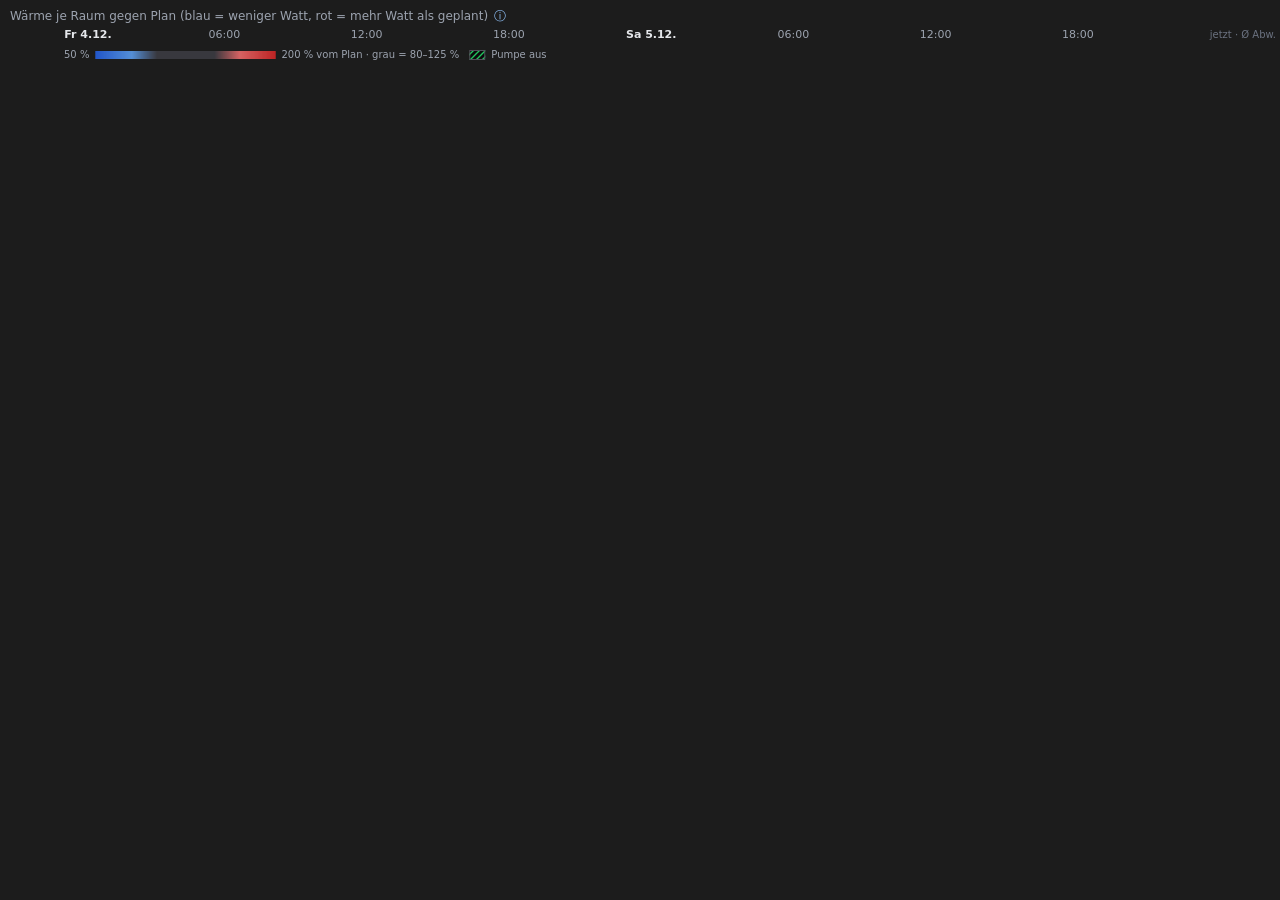
==== fbh_waermebild.html @ bcdd134e "Anzeige: fbh_waermebild.html" ====
<!doctype html>
<html lang="de">
<head>
<meta charset="utf-8">
<meta name="viewport" content="width=device-width, initial-scale=1">
<title>FBH Wärmebild</title>
<!-- Fußbodenheizung: Rücklauf je Kreis als Wärmebild (30.09.2026). Zeilen = Kreise aus sensor.fbh_kreise (packages/fbh.yaml),
     Spalten = 10-min-Abschnitte. Modus „Abweichung“: Kreis-RL minus gemeinsamer RL an der PMG (blau = kälter = zu wenig
     Durchfluss/langes Rohr, rot = wärmer = zu viel Durchfluss), grau = am Mittel ±0,4 K, grün-schwarz schraffiert = Heizkreispumpe aus, gelb-schwarz = Ventil zu (2PM) (seit 03.11.2026). Modus „Temperatur“: 20–35 °C.
     Daten live aus dem Elternfenster (HA-iframe, gleiche Herkunft): history/history_during_period, 14 Tage.
     Bedienung wie die übrigen Leisten: im Feld ziehen = blättern, Leiste unten: Rahmen ziehen = verschieben, gelbe Griffe =
     zoomen, daneben tippen = springen, Doppelklick/-tippen = Standard (48 h bis jetzt).
     15.10.2026 (Nutzer, Skizze 14.10.): Wärmebild + Hydraulik in einer Kachel. Desktop (≥ 560 px) = Variante A: rechts je Kreis
     RL jetzt, Spreizung (Median Messnächte), Röhrchen Ist/Soll, je Raum Versorgungs-Leiste + Summenzeile „gibt ab · Bedarf“.
     iPhone = Variante B: Wärmebild wie bisher + Punkt = Versorgung des Raums, Kreisname/Punkt antippen = Raum-Bilanz auf/zu.
     Rechnung wie die Markdown-Karte „Hydraulik – Soll und Ist je Raum“ (gibt ab = Röhrchen × Spreizung × 69,78 W je l/min·K,
     Bedarf = JOCO-Heizlast −16 °C linear auf Ø außen der Messnächte). Fußzeile: Messfenster + „Kreis in der Nacht zugegangen“
     (ersetzt die Tabelle „⚖️ Abgleich – Messnächte“). Die Kachel passt ihre Höhe selbst an (Zeilen der HA-Section). -->
<style>
  :root { --bg: #1c1c1c; --fg: #e5e7eb; --grau: #9ca3af; }
  html, body { margin: 0; height: 100%; background: var(--bg); color: var(--fg); font: 12px system-ui, -apple-system, sans-serif; overflow: hidden; }
  #kopf { display: flex; align-items: center; gap: 6px; padding: 6px 10px 0; height: 26px; box-sizing: border-box; }
  #kopf .t { color: var(--grau); flex: 0 1 auto; white-space: nowrap; overflow: hidden; text-overflow: ellipsis; }
  #kopf button { background: #27272a; color: var(--fg); border: 1px solid #52525b; border-radius: 6px; padding: 2px 8px; font: inherit; cursor: pointer; }
  #kopf button.an { background: #3f3f46; border-color: #e5e7eb; }
  #jetzt[hidden] { display: none; }
  canvas { display: block; }
  #feld { touch-action: pan-y; cursor: grab; }
  #leiste { touch-action: none; cursor: pointer; }
  #fuss { padding: 2px 10px 6px; color: var(--grau); font-size: 11px; line-height: 1.5; }
  #fuss .ti, #kopf .ti { cursor: help; color: #93c5fd; }
  #tinfo { margin-right: auto; }
  #fuss .ibox { margin-top: 6px; padding: 8px 10px; background: #26262b; border-radius: 8px; color: #d1d5db; }
  #fuss .klein { font-size: 10px; color: #6b7280; }
  #fuss b { color: var(--fg); font-weight: 600; }
  #tip { position: fixed; display: none; pointer-events: none; background: rgba(24,24,27,.97); border: 1px solid #52525b; border-radius: 8px;
         padding: 6px 9px; line-height: 1.45; z-index: 5; white-space: nowrap; }
</style>
</head>
<body>
<div id="kopf"><span class="t" id="titel">Rücklauf je Kreis</span> <span id="tinfo" class="ti" title="">ⓘ</span>
  <button id="jetzt" hidden title="zurück zu jetzt">↦ Jetzt</button>
  <button id="m_abw" class="an" hidden title="Rücklauf je Kreis gegen den Gesamt-Rücklauf an der Pumpe (PMG)">Abweichung</button>
  <button id="m_temp" hidden title="Rücklauftemperatur 20–35 °C">Temperatur</button></div>
<canvas id="feld"></canvas>
<canvas id="leiste"></canvas>
<div id="fuss"></div>
<div id="tip"></div>
<script>
const $ = (id) => document.getElementById(id);
const H48 = 48 * 36e5, TAGE = 14, VL = 'sensor.cmi_hk_vorlauf', RLG = 'sensor.hk_ruecklauf', PU = 'binary_sensor.cmi_hk_pumpe';
// 03.11.2026 (Nutzer): WZ 1/2 + WG I/A/W hängen am Shelly 2PM (O1 WZ, O2 WiGa, Antriebe stromlos zu) → „Ventil zu“ exakt aus dem Schalter
const VENTIL = { 'sensor.rl_wz_1': 'switch.wz_antriebe', 'sensor.rl_wz_2': 'switch.wz_antriebe', 'sensor.rl_wohnzimmer': 'switch.wiga_antriebe',
  'sensor.rl_wz_aussen': 'switch.wiga_antriebe', 'sensor.rl_wz_5': 'switch.wiga_antriebe' };
// 20.11.2026 (Nutzer: „zu in alle Kacheln, auch im Wärmebild“): GZ/LZ exakt über die Minis an der Gira-Phase (gira_anforderung.yaml, off = zu).
// Nur in HA (Verlauf der binary_sensoren); die Website hat dafür noch keine Statistik → dort weiter Schätzung.
const VENTIL_DG = { 'sensor.rl_dg_3': 'binary_sensor.gz_waermeanforderung', 'sensor.rl_dg_4': 'binary_sensor.lz_waermeanforderung',
  'sensor.rl_bad_fussboden': 'binary_sensor.bad_dg_waermeanforderung', 'sensor.rl_bad_wand': 'binary_sensor.bad_dg_waermeanforderung',
  'sensor.rl_og_bad': 'binary_sensor.bad_og_waermeanforderung', 'sensor.rl_og_bad_wand': 'binary_sensor.bad_og_waermeanforderung',
  'sensor.rl_yoga': 'binary_sensor.yoga_waermeanforderung', 'sensor.rl_og_flur': 'binary_sensor.yoga_waermeanforderung' };   // 22.11.2026: HKV OG Minis .147/.124   // 22.11.2026: Bad DG (Mini .60, Kanal 2)
const ventilZu = (e, i) => { const r = daten?.zu?.[VENTIL[e]]; return !!r && r[i] !== null && r[i] < 0.5; };
// 06.11.2026 (Nutzer): „zu?“ für die übrigen Kreise. (a) Emil: RL-Shellys hängen am Thermostat-Strom → Fühler fehlt bei laufender Pumpe = Thermostat zu (exakt).
// (b) Schätzung: RL ≥ 1 K unter dem üblichen Abstand des Kreises zum Mittel (75-%-Wert über das Datenfenster), mind. 15 min am Stück.
// Getestet 03.–06.11. an WZ 1/2 + WG I/A/W gegen die Schalter: 89 % der „zu?“ waren wirklich zu, 88 % der Zu-Zeit erkannt.
const EMIL = ['sensor.rl_og_5', 'sensor.rl_og_6'], ZU_K = 1.0, ZU_MIN = 15 * 6e4;
function schaetzeZu(d) {
  const out = {}, nMin = Math.max(1, Math.ceil(ZU_MIN / BIN));
  for (const e in d.reihen) { if (VENTIL[e] && !VENTIL_DG[e]) continue; const r = d.reihen[e], z = new Array(d.n).fill(0);   // 20.11.2026: GZ/LZ weiter schätzen, wo der Mini noch keine Werte hat (vor 20.11.)
    if (EMIL.includes(e)) { for (let i = 0; i < d.n; i++) if (r[i] === null && (d.pu[i] ?? 0) >= 0.5 && i < d.n - 1) z[i] = 2; out[e] = z; continue; }
    // Basis gleitend (±36 h, je Stunde neu): Pumpe/Kurve/Thermostate verschieben den üblichen Abstand eines Kreises
    const ab = new Array(d.n).fill(null); for (let i = 0; i < d.n; i++) if (r[i] !== null && d.ref[i] !== null && (d.pu[i] ?? 0) >= 0.5 && !d.refLuecke?.[i]) ab[i] = r[i] - d.ref[i];
    const hw = Math.round(36 * 36e5 / BIN), blk = Math.max(1, Math.round(36e5 / BIN)), bas = new Array(d.n).fill(null);
    for (let b0 = 0; b0 < d.n; b0 += blk) { const w = []; for (let j = Math.max(0, b0 - hw); j < Math.min(d.n, b0 + hw); j++) if (ab[j] !== null) w.push(ab[j]);
      if (w.length < 12) continue; w.sort((a, c) => a - c); const v = w[Math.floor(w.length * 0.75)]; for (let j = b0; j < Math.min(d.n, b0 + blk); j++) bas[j] = v; }
    let lauf = 0;
    for (let i = 0; i < d.n; i++) { const ok = ab[i] !== null && bas[i] !== null && bas[i] - ab[i] >= ZU_K;
      lauf = ok ? lauf + 1 : 0; if (lauf >= nMin) for (let j = i - lauf + 1; j <= i; j++) z[j] = 1; }
    if (VENTIL_DG[e]) { const ex = d.zu?.[VENTIL[e]]; if (ex) for (let i = 0; i < d.n; i++) if (ex[i] !== null && ex[i] !== undefined) z[i] = 0; }   // exakter Wert vorhanden → keine Schätzung
    out[e] = z; out[e].bas = bas; }
  // ≥ 4 geschätzte Kreise gleichzeitig = Ereignis der ganzen Anlage (VL-Sprung, Abtauen), kein Thermostat → verwerfen
  for (let i = 0; i < d.n; i++) { let c = 0; for (const e in out) if (out[e][i] === 1) c++; if (c >= 4) for (const e in out) if (out[e][i] === 1) out[e][i] = 0; }
  return out; }
const zuGesch = (e, i) => daten?.zuS?.[e]?.[i] === 2 ? 2 : daten?.zuQ ? (daten.zuQ[e]?.[i] ? 1 : 0) : (daten?.zuS?.[e]?.[i] || 0);   // 17.11.2026: geschätzt zu = über den Durchfluss bestätigt   // 0 offen/unbekannt · 1 geschätzt zu · 2 exakt zu (Emil)
let BIN = 6e5;   // 22.10.2026: Website setzt BIN aus den Daten (7 Tage à 30 min), HA bleibt 10 min
let modus = 'abw', win = { live: true, breite: H48, bis: 0 }, daten = null, geo = null;
// 17.11.2026 (Nutzer: „mir ist nur die Abweichung wichtig“): Umschalter Temperatur ausgeblendet, immer Abweichung

function hassEcht() { try { const h = parent !== window && parent.document.querySelector('home-assistant')?.hass; if (h && h.states) return h; } catch (e) {} return null; }
// Anzeigeseite (03.10.2026): ohne HA kommen die Daten aus dem Gist (fb = [Unix-s, Index, Wert] 10-min-Mittel 48 h, fi = Reihenfolge der Indizes,
// fk = Kreisliste). WEB.h ist dann ein Ersatz-„hass“ mit den letzten Werten, damit Zeichnen/Tooltip unverändert bleiben.
const GIST = 'https://gist.githubusercontent.com/RoyalTarget/f9832b91288808b13a203ac1635b6232/raw/data.json';
const WEB = { h: null, d: null, t: 0 };
function hass() { return hassEcht() || WEB.h; }
function kreise(h) { const k = h?.states['sensor.fbh_kreise']?.attributes?.kreise; return Array.isArray(k) ? k : []; }
const wF = (v) => v === null || v === undefined || isNaN(v) ? '–' : Math.round(v).toLocaleString('de-DE');
const zahl = (v, d = 1) => v === null || v === undefined || isNaN(v) ? '–' : v.toFixed(d).replace('.', ',');

// ---------- Farben ----------
const mix = (a, b, t) => a.map((x, i) => Math.round(x + (b[i] - x) * t));
const hex = (h) => [1, 3, 5].map((i) => parseInt(h.slice(i, i + 2), 16));
function skala(stops, v) { if (v <= stops[0][0]) return stops[0][1]; for (let i = 1; i < stops.length; i++) if (v <= stops[i][0]) {
  const [a, ca] = stops[i - 1], [b, cb] = stops[i]; return mix(ca, cb, (v - a) / (b - a)); } return stops[stops.length - 1][1]; }
const S_ABW = [[-3, hex('#2563eb')], [-1.5, hex('#60a5fa')], [-0.4, hex('#3f3f46')], [0.4, hex('#3f3f46')], [1.5, hex('#f87171')], [3, hex('#dc2626')]];
// 17.11.2026 (Nutzer): Streifen = Wärme des Raums ÷ JOCO-Plan, log2-Skala: −1 = halb so viel, +1 = doppelt; grau 0,8–1,25×
const S_Q = [[-1, hex('#2563eb')], [-0.6, hex('#60a5fa')], [-0.32, hex('#3f3f46')], [0.32, hex('#3f3f46')], [0.6, hex('#f87171')], [1, hex('#dc2626')]];
const farbeQL = (l) => { const c = skala(S_Q, l); return `rgb(${c[0]},${c[1]},${c[2]})`; };
const S_TEMP = [[20, hex('#1e3a8a')], [24, hex('#3b82f6')], [27, hex('#8b5cf6')], [30, hex('#c026d3')], [33, hex('#e11d48')], [35, hex('#f59e0b')]];
const farbe = (v) => { const c = skala(modus === 'abw' ? S_ABW : S_TEMP, v); return `rgb(${c[0]},${c[1]},${c[2]})`; };
// 03.11.2026 (Nutzer): „Pumpe aus“ schraffiert – vorher fast gleiches Grau wie „am Mittel ±0,4 K“ (#3f3f46) → verwechselbar
const SCHRAFF = {};
function schraffur(g) { const dpr = window.devicePixelRatio || 1; if (SCHRAFF[dpr]) return SCHRAFF[dpr];
  const c = document.createElement('canvas'), n = Math.round(6 * dpr); c.width = c.height = n; const q = c.getContext('2d');
  q.fillStyle = '#0b0b0c'; q.fillRect(0, 0, n, n); q.strokeStyle = '#22c55e'; q.lineWidth = 1.4 * dpr;   // 03.11.2026 (Nutzer): grün/schwarz
  q.beginPath(); q.moveTo(0, n); q.lineTo(n, 0); q.moveTo(-n / 2, n / 2); q.lineTo(n / 2, -n / 2); q.moveTo(n / 2, n * 1.5); q.lineTo(n * 1.5, n / 2); q.stroke();
  const m = g.createPattern(c, 'repeat'); try { m.setTransform(new DOMMatrix().scale(1 / dpr)); } catch (e) {} return (SCHRAFF[dpr] = m); }
// Ventil zu (Shelly-Schalter aus): dunkel mit bernsteinfarbener Gegen-Schraffur – unterscheidbar von „Pumpe aus“
const ZUMUST = {};
const ZUMUST_S = {};
function zuMusterS(g) { const dpr = window.devicePixelRatio || 1; if (ZUMUST_S[dpr]) return ZUMUST_S[dpr];   // geschätzt: blasser, dünner
  const c = document.createElement('canvas'), n = Math.round(6 * dpr); c.width = c.height = n; const q = c.getContext('2d');
  q.fillStyle = '#1c1c1f'; q.fillRect(0, 0, n, n); q.strokeStyle = 'rgba(250,204,21,.5)'; q.lineWidth = 0.9 * dpr;
  q.beginPath(); q.moveTo(0, 0); q.lineTo(n, n); q.moveTo(-n / 2, n / 2); q.lineTo(n / 2, n * 1.5); q.moveTo(n / 2, -n / 2); q.lineTo(n * 1.5, n / 2); q.stroke();
  const m = g.createPattern(c, 'repeat'); try { m.setTransform(new DOMMatrix().scale(1 / dpr)); } catch (e) {} return (ZUMUST_S[dpr] = m); }
function zuMuster(g) { const dpr = window.devicePixelRatio || 1; if (ZUMUST[dpr]) return ZUMUST[dpr];
  const c = document.createElement('canvas'), n = Math.round(6 * dpr); c.width = c.height = n; const q = c.getContext('2d');
  q.fillStyle = '#0b0b0c'; q.fillRect(0, 0, n, n); q.strokeStyle = '#facc15'; q.lineWidth = 1.4 * dpr;   // 03.11.2026 (Nutzer): gelb/schwarz
  q.beginPath(); q.moveTo(0, 0); q.lineTo(n, n); q.moveTo(-n / 2, n / 2); q.lineTo(n / 2, n * 1.5); q.moveTo(n / 2, -n / 2); q.lineTo(n * 1.5, n / 2); q.stroke();
  const m = g.createPattern(c, 'repeat'); try { m.setTransform(new DOMMatrix().scale(1 / dpr)); } catch (e) {} return (ZUMUST[dpr] = m); }

// ---------- Daten ----------
async function ws(msg) { const h = hass(); if (!h) throw new Error('kein hass');
  for (let i = 0; i < 3; i++) { try { return await Promise.race([h.callWS(msg), new Promise((_, r) => setTimeout(() => r(new Error('timeout')), 20000))]); }
    catch (e) { await new Promise((r) => setTimeout(r, 2000)); } } return {}; }

// zeitgewichtetes Mittel je 10-min-Abschnitt (jeder Wert gilt bis zum nächsten); binär: Anteil „on“
function binne(pkte, t0, n, bin, binaer) {
  const out = new Array(n).fill(null); if (!pkte.length) return out; let i = 0, cur = null;
  for (let k = 0; k < n; k++) { const a = t0 + k * bin, b = a + bin; let t = a, acc = 0, dur = 0;
    while (i < pkte.length && pkte[i][0] <= t) { cur = pkte[i][1]; i++; }
    while (t < b) { const nt = i < pkte.length && pkte[i][0] < b ? pkte[i][0] : b;
      if (cur !== null) { acc += cur * (nt - t); dur += nt - t; } t = nt; if (t < b) { cur = pkte[i][1]; i++; } }
    out[k] = dur > bin / 3 ? acc / dur : (binaer && dur > 0 ? acc / dur : null); }
  return out; }

// 22.10.2026 (Nutzer): Website wieder mit Wärmebild + Hydraulik. Daten aus verlauf.json `fh` (anzeige.yaml): fc = Mittel je `bin` s (30 min, 7 Tage) je Index
// (Reihenfolge FI wie SQL sensor.fbh_waermebild), k = Kreise, ta = Messnächte [Kreis, Spreizung, zu], lf/mf = Messnacht, s = Raum-/Außentemperaturen.
// Personennamen sind dort schon ersetzt (Emil → KiZi/Kinderzimmer) → Raumliste hier passend umbenennen.
const GIST_V = GIST.replace('data.json', 'verlauf.json');
const FI = ['sensor.rl_bad_wand', 'sensor.rl_bad_fussboden', 'sensor.rl_dg_3', 'sensor.rl_dg_4', 'sensor.rl_yoga', 'sensor.rl_og_bad', 'sensor.rl_og_bad_wand', 'sensor.rl_og_flur',
  'sensor.rl_og_5', 'sensor.rl_og_6', 'sensor.rl_wz_1', 'sensor.rl_wz_2', 'sensor.rl_wohnzimmer', 'sensor.rl_wz_aussen', 'sensor.rl_wz_5', 'sensor.rl_wc', 'sensor.rl_flur',
  'sensor.cmi_hk_vorlauf', 'sensor.hk_ruecklauf', 'sensor.cmi_hk_durchfluss', 'sensor.wz_ventile_offen', 'sensor.wiga_ventile_offen', 'sensor.cmi_t_aussen',
  'sensor.gz_ventile_offen', 'sensor.lz_ventile_offen', 'sensor.bad_dg_ventile_offen', 'sensor.bad_og_ventile_offen', 'sensor.yoga_ventile_offen'];   // 22.11.2026: Index 25 = Bad DG, 26 Bad OG, 27 Yoga + Flur O
// 06.11.2026 (Nutzer „Website zeigt altes Wärmebild“): Ventile WZ/WiGa als 0/1-Statistik (ventil_statistik.yaml) → wie im Dashboard „Ventil zu“
const WEB_ZU = { 'switch.wz_antriebe': 'sensor.wz_ventile_offen', 'switch.wiga_antriebe': 'sensor.wiga_ventile_offen',
  'binary_sensor.gz_waermeanforderung': 'sensor.gz_ventile_offen', 'binary_sensor.lz_waermeanforderung': 'sensor.lz_ventile_offen',
  'binary_sensor.bad_dg_waermeanforderung': 'sensor.bad_dg_ventile_offen', 'binary_sensor.bad_og_waermeanforderung': 'sensor.bad_og_ventile_offen',
  'binary_sensor.yoga_waermeanforderung': 'sensor.yoga_ventile_offen' };   // 20.11.2026: GZ/LZ (Minis an der Gira-Phase), SQL-Index 23/24
function webOhneNamen() {
  for (const r of RAEUME) if (r[0] === 'Emils Zimmer') r[0] = 'Kinderzimmer';
  if (HT_ORT['Emils Zimmer']) { delete HT_ORT['Emils Zimmer']; HT_ORT['Kinderzimmer'] = 'Kinderzimmer'; }
  if (RAUM_T['Emils Zimmer']) { RAUM_T['Kinderzimmer'] = RAUM_T['Emils Zimmer']; delete RAUM_T['Emils Zimmer']; } }
async function ladeWeb() {
  try { const r = await fetch(GIST_V + '?t=' + Date.now(), { cache: 'no-store' }); WEB.d = (await r.json()).fh; } catch (e) { setTimeout(lade, 30000); return; }
  const d = WEB.d; if (!d || !d.fc || !d.t0) return; webOhneNamen();
  BIN = (d.bin || 600) * 1000;   // 22.10.2026 (Nutzer): Website 7 Tage à 30 min → Leiste zum Zurückblättern
  const K = d.k || [], t0 = d.t0 * 1000, serie = {}; let n = 0;
  FI.forEach((e, i) => { const l = d.fc[i]; if (Array.isArray(l)) { serie[e] = l; n = Math.max(n, l.length); } });
  if (!n) return;
  const tage = (d.ta || []).map((t) => ({ ...t, kr: (t.kr || []).map((r) => [r[0], null, r[1], null, r[2]]) }));
  const states = { 'sensor.fbh_kreise': { attributes: { kreise: K } }, 'sensor.fbh_abgleich': { attributes: { tage, lauf: d.lf || {} } },
    'binary_sensor.fbh_messfenster': { state: (d.mf || [])[0], attributes: { grund: (d.mf || [])[1] } } };
  for (const e in (d.s || {})) states[e] = { state: String(d.s[e]) };
  for (const e in serie) { const s = serie[e]; let l = null; for (let i = s.length - 1; i >= 0; i--) if (s[i] !== null) { l = s[i]; break; } states[e] = { state: String(l) }; }
  const zu = {}; for (const sw in WEB_ZU) { const z = serie[WEB_ZU[sw]]; if (z && z.some((v) => v !== null)) { zu[sw] = z; const l = states[WEB_ZU[sw]]; if (l && l.state !== 'null') states[sw] = { state: +l.state >= 0.5 ? 'on' : 'off' }; } }
  for (const [e, v] of Object.entries(VENTIL_DG)) if (zu[v]) VENTIL[e] = v;   // 20.11.2026
  WEB.h = { states }; const da = K.filter((k) => serie[k.e]), reihen = {}; for (const k of da) reihen[k.e] = serie[k.e];
  const ref = new Array(n).fill(null);   // wie in HA: Kreise mit Ventil zu zählen nicht zum Mittel
  for (let i = 0; i < n; i++) { let a = 0, m = 0; for (const e in reihen) { const v = reihen[e][i], zr = zu[VENTIL[e]]; if (v !== null && !(zr && zr[i] !== null && zr[i] < 0.5)) { a += v; m++; } } if (m >= 2) ref[i] = a / m; }
  { const rp = serie[RLG] || []; for (let i = 0; i < n; i++) if (rp[i] !== null && rp[i] !== undefined) ref[i] = rp[i]; }   // 17.11.2026: Bezug = PMG-Rücklauf (Fallback Mittel)
  const q = serie['sensor.cmi_hk_durchfluss'] || new Array(n).fill(null);
  daten = { t0, n, K, reihen, ref, vl: serie[VL] || new Array(n).fill(null), rl: serie[RLG] || new Array(n).fill(null),
    pu: q.map((v) => v === null ? null : (v > 50 ? 1 : 0)), zu, geladen: Date.now(), q, ta: serie[TA] || null };
  // 07.11.2026 (Nutzer „Website zeigt zu bei GZ/WC, Dashboard nicht“): Ventil-Statistik gibt es erst seit 06.11. abends → davor zählten die
  // zugedrehten WZ/WiGa-Kreise ins Mittel, Bezug zu tief, Basis der übrigen Kreise falsch → Schein-„zu“. Ohne Ventilwert keine Schätzung.
  daten.refLuecke = new Array(n).fill(false).map((_, i) => ['sensor.wz_ventile_offen', 'sensor.wiga_ventile_offen'].some((e) => !serie[e] || serie[e][i] === null || serie[e][i] === undefined));
  daten.zuS = schaetzeZu(daten); berechneQ(daten);
  zeichne();
}
function webHoehe(px) { try { const fr = window.frameElement; if (fr && Math.abs(fr.offsetHeight - px) > 2) fr.style.height = px + 'px'; } catch (e) {} }

async function lade() {
  let inHA = false; try { inHA = parent !== window && !!parent.document.querySelector('home-assistant'); } catch (e) {}
  if (!inHA) { await ladeWeb(); return; }
  const h = hass(); if (!h) { setTimeout(lade, 2000); return; }
  const K = kreise(h), jetzt = Date.now(), t0 = Math.floor((jetzt - TAGE * 864e5) / BIN) * BIN, n = Math.ceil((jetzt - t0) / BIN);
  for (const [e, v] of Object.entries(VENTIL_DG)) if (h.states[v]) VENTIL[e] = v;
  const da = K.filter((k) => h.states[k.e]), sw = [...new Set(Object.values(VENTIL))].filter((e) => h.states[e]), ids = [...da.map((k) => k.e), VL, RLG, PU, QH, TA, ...sw];
  const r = await ws({ type: 'history/history_during_period', start_time: new Date(t0).toISOString(), end_time: new Date(jetzt).toISOString(),
    entity_ids: ids, minimal_response: true, no_attributes: true, significant_changes_only: false });
  const pk = (id, bin) => (r[id] || []).map((x) => [(x.lu ?? x.last_updated) * 1000, bin ? (x.s === 'on' ? 1 : x.s === 'off' ? 0 : null) : parseFloat(x.s)])
    .filter((p) => bin ? p[1] !== null : !isNaN(p[1]));
  const reihen = {}; for (const k of da) reihen[k.e] = binne(pk(k.e), t0, n, BIN);
  // Emil: „nicht verfügbar“ = Thermostat zu → Lücke behalten statt letzten Wert weiterzutragen (06.11.2026)
  for (const e of EMIL) if (reihen[e]) reihen[e] = binne((r[e] || []).map((x) => { const v = parseFloat(x.s); return [(x.lu ?? x.last_updated) * 1000, isNaN(v) ? null : v]; }), t0, n, BIN);
  // Schalter: unavailable/entfernt = Lücke (null bleibt drin), sonst trägt binne ein altes „off“ über die Lücke (30.10. Mini entfernt → WiGa fälschlich „zu“)
  const pkS = (id) => (r[id] || []).map((x) => [(x.lu ?? x.last_updated) * 1000, x.s === 'on' ? 1 : x.s === 'off' ? 0 : null]);
  const zu = {}; for (const e of sw) zu[e] = binne(pkS(e), t0, n, BIN, true);
  // 17.11.2026 (Nutzer): Bezug = PMG-Rücklauf (Shelly B, sensor.hk_ruecklauf) = gemessene, nach Wassermenge gewichtete Mischung aller offenen Kreise.
  // Validiert 17.11. 10:52: Misch-RL der 17 Kreise (Röhrchen-gewichtet) 28,72 vs. PMG 28,79 °C. Vorher (15.10.) Mittel der Kreise, weil der CMI-RL 0,5 K zu hoch misst.
  // Fallback: einfaches Mittel der offenen Kreise, wenn der PMG-Wert fehlt.
  const ref = new Array(n).fill(null), rp = binne(pk(RLG), t0, n, BIN);
  for (let i = 0; i < n; i++) { if (rp[i] !== null) { ref[i] = rp[i]; continue; } let a = 0, m = 0; for (const e in reihen) { const v = reihen[e][i], zr = zu[VENTIL[e]]; if (v !== null && !(zr && zr[i] !== null && zr[i] < 0.5)) { a += v; m++; } } if (m >= 2) ref[i] = a / m; }
  daten = { t0, n, K, reihen, ref, vl: binne(pk(VL), t0, n, BIN), rl: binne(pk(RLG), t0, n, BIN), pu: binne(pk(PU, true), t0, n, BIN, true), zu, geladen: jetzt,
    q: binne(pk(QH), t0, n, BIN), ta: binne(pk(TA), t0, n, BIN) };
  daten.zuS = schaetzeZu(daten); berechneQ(daten);
  zeichne();
}

// ---------- Fenster ----------
function fenster() { const jetzt = Date.now(), lo = daten ? daten.t0 : jetzt - TAGE * 864e5;
  const b = Math.min(Math.max(win.breite, 3 * 36e5), jetzt - lo); let bis = win.live ? jetzt : Math.min(Math.max(win.bis, lo + b), jetzt);
  return [bis - b, bis, lo, jetzt]; }
function setze(von, bis) { const jetzt = Date.now(); win = { live: bis >= jetzt - 6e4, breite: bis - von, bis };
  $('jetzt').hidden = win.live && Math.abs(win.breite - H48) < 6e4; plan(); }
function standard() { if (raf) { cancelAnimationFrame(raf); raf = null; } win = { live: true, breite: H48, bis: 0 }; $('jetzt').hidden = true; zeichne(); }
let raf = null; const plan = () => { if (!raf) raf = requestAnimationFrame(() => { raf = null; zeichne(); }); };

// ---------- Zeichnen ----------
function leinwand(c, w, h) { const dpr = window.devicePixelRatio || 1; c.width = Math.round(w * dpr); c.height = Math.round(h * dpr);
  c.style.width = w + 'px'; c.style.height = h + 'px'; const g = c.getContext('2d'); g.setTransform(dpr, 0, 0, dpr, 0, 0); return g; }

// ---------- Hydraulik (15.10.2026) ----------
// Räume: [Name, Heizlast W bei −16 °C (JOCO 2012, DIN EN 12831), Raum-Soll °C, Fühler der Kreise] – wie Markdown „Hydraulik“
// [Name, Norm-Heizlast W bei −16 °C, Norm-Raumtemp. (JOCO 2012, DIN EN 12831), RL-Fühler, Wunschtemp. (Nutzer 19.10.2026)]
// Quelle: Verlegeplan/JOCO_Auslegung_2012.md. Bedarf = Heizlast / (Norm + 16) × (Wunsch − Ø außen); Raum-Farbe gegen Wunsch.
const RAEUME = [
  // 17.11.2026 (Nutzer): Plan = JOCO FBH-Blatt 04.06.2012 (neuer als die Formblätter R vom 23.05.). 18.11.2026 (Nutzer): Plan auf eure Wunschtemp. (5. Feld),
  // also Heizlast ÷ (Raumtemp. 2012 + 16) × (Wunsch − außen) – Emil ist Wohnraum (22), nicht mehr Schlafzimmer.
  // WZ/WiGa nach Bauteilliste R 2 getrennt (WiGa = Glasdach, Fenster O/S, Boden Erdreich; Wohnen = Wände, Boden über Keller; Lüftung nach Fläche) = 76/24 von 3.439 W.
  // Flur EG + Flur OG = JOCO-Raum 1.4 „WF mit Diele EG-DG“ (783 W, 18 °C). Quelle Verlegeplan/JOCO_Auslegung_2012.md.
  ['Bad DG', 568, 24, ['sensor.rl_bad_fussboden', 'sensor.rl_bad_wand'], 24],
  ['Gästezimmer', 984, 20, ['sensor.rl_dg_3'], 20],
  ['Lesezimmer', 760, 20, ['sensor.rl_dg_4'], 20],
  ['Yoga', 633, 20, ['sensor.rl_yoga'], 20],
  ['Bad OG', 464, 24, ['sensor.rl_og_bad', 'sensor.rl_og_bad_wand'], 24],
   // 16.11.2026: keine JOCO-Heizlast („Zuleitungen“) → geschätzt wie Diele EG je m² (783 W / 10,62 m² × 3,7 m²)
  ['Emils Zimmer', 1068, 20, ['sensor.rl_og_5', 'sensor.rl_og_6'], 22],
  // 02.11.2026: WZ und WiGa getrennt (WZ 1/2 am Gira, WG I/A/W am Shelly nach H&T A). JOCO hat nur EINE Heizlast für beide →
  // 6. Feld = gemeinsame Gruppe: Bedarf/Versorgung nur gemeinsam (Wunsch 22), „gibt ab“ je Teil.
  // 16.11.2026 (Nutzer): JOCO 3.439 W gemeinsam → 40 % Wohnen / 60 % WiGa, zusätzlich Summenzeile „WZ + WiGa“
  ['Wohnen', 811, 20, ['sensor.rl_wz_1', 'sensor.rl_wz_2'], 22.5, 'WZ + WiGa'],
  ['WiGa', 2628, 20, ['sensor.rl_wohnzimmer', 'sensor.rl_wz_aussen', 'sensor.rl_wz_5'], 22, 'WZ + WiGa'],
  ['WC', 154, 20, ['sensor.rl_wc'], 20],
  ['Flur/Treppe', 783, 18, ['sensor.rl_og_flur', 'sensor.rl_flur'], 21.5]];   // 17.11.2026 (Nutzer): Wunsch Flur 21,5; Plan seit 18.11. auf Wunsch
// Raumtemperatur je Raum (19.10.2026, Nutzer): H&T nach Standort (input_select.ht_x_standort, wandert mit), feste Fühler je Raum.
// Daikin nur ganze Grad (gerundet angezeigt, ohne „≈“ seit 01.11.2026). Farbe gegen Wunschtemp. (RAEUME): grün ≥ Soll − 0,5, sonst orange.
const HT_ORT = { 'Bad DG': 'Bad DG', 'Bad OG': 'Bad OG', 'WiGa-Ecke': 'WiGa', 'WiGa-Ende': 'WiGa', 'WZ-Mitte': 'Wohnen', 'Yoga': 'Yoga', 'OG-Flur': 'Flur/Treppe',
  'WC EG': 'WC', 'Flur EG': 'Flur/Treppe', 'Emils Zimmer': 'Emils Zimmer', 'Lesezimmer': 'Lesezimmer', 'Gästezimmer': 'Gästezimmer' };
// 23.10.2026 (Nutzer): WiGa-Daikin raus – Fühler im Innengerät misst die eigene Warmluft (+4…6 K gegen H&T A WiGa-Ende); 03.11. als Anzeige zurück (s. RAUM_T)
// 29.10.2026: feste H&T WZ (an der Thermostat-Stelle) + Flur EG; CMI-Raumfühler daneben als Vergleich
const RAUM_T = { 'Wohnen': [['sensor.ht_wohnzimmer_temperatur', 'H&T WZ'], ['sensor.cmi_t_raum', 'CMI']],
  'Flur/Treppe': [['sensor.ht_flur_eg_temperatur', 'H&T EG']],
  'Bad DG': [['sensor.ht_bad_dg_temperatur', 'H&T']],   // 04.11.2026: fester H&T Bad DG (Display + Helligkeit)
  'Emils Zimmer': [['sensor.emil_climatecontrol_raumtemperatur', 'Daikin', 1]],
  // 03.11.2026 (Nutzer): Daikin WiGa wieder anzeigen (nur Anzeige, nicht Regelung) – H&T A sitzt am kältesten Ort (Fenster/Stahlträger),
  // Daikin-Fühler sitzt oben im Innengerät (warm, +3…5 K bei Gerät aus) → beide zusammen geben die Spanne im Raum
  // 04.11.2026 (Nutzer): fester H&T WiGa Mitte (Esstisch) – nur Anzeige
  'WiGa': [['sensor.ht_wiga_mitte_temperatur', 'H&T Mitte'], ['sensor.wintergarten_climatecontrol_raumtemperatur', 'Daikin', 1]] };
function raumTemps(h, name) { const l = [];
  for (const x of ['a', 'b', 'c']) { const o = h?.states['input_select.ht_' + x + '_standort']?.state; if (HT_ORT[o] !== name) continue;
    const v = parseFloat(h?.states['sensor.ht_' + x + '_temperatur']?.state); if (!isNaN(v)) l.push({ k: 'H&T ' + x.toUpperCase() + (o !== name ? ' ' + o : ''), v }); }
  for (const [e, k, g] of (RAUM_T[name] || [])) { const v = parseFloat(h?.states[e]?.state); if (!isNaN(v)) l.push({ k, v, g }); }
  return l; }
function raumSegs(h, r) {   // 17.11.2026 (Nutzer): eine Aussage je Raum – Raumfühler gegen Soll, gefärbt wie der Punkt (grün passt, orange zu warm, blau zu kühl)
  const f = ST_F[r.st][0], kz = (v) => (v > 0 ? '+' : '−') + zahl(Math.abs(v)) + '\u00a0K';
  if (r.tR === null || r.tR === undefined) return r.st === 'kein' ? [['kein Raumfühler', '#6b7280']] : [[ST_F[r.st][1], f], [' (laut Rückmeldung, kein Fühler)', '#9ca3af']];
  return [['Raum ', '#9ca3af'], [zahl(r.tR) + ' °C', f], [' bei Soll ' + String(r.soll).replace('.', ',') + ' → ', '#9ca3af'], [r.st === 'passt' ? 'passt' : ST_F[r.st][1] + ' ' + kz(r.dT), f]]; }
const punkt = (g, r, x, y, rd) => { g.beginPath(); g.arc(x, y, r.rm ? rd - 0.8 : rd, 0, 7); if (r.rm) { g.strokeStyle = r.farbe; g.lineWidth = 1.6; g.stroke(); } else { g.fillStyle = r.farbe; g.fill(); } };   // ● gemessen · ○ Rückmeldung
function segsMalen(g, segs, x, y) { g.textAlign = 'left'; for (const [t, f] of segs) { g.fillStyle = f; g.fillText(t, x, y); x += g.measureText(t).width; } return x; }
const F_OR = '#f97316', F_GR = '#22c55e', F_BL = '#60a5fa', F_NA = '#6b7280';
// 17.11.2026 (Nutzer): Wärme gegen JOCO – blau = weniger Watt als geplant (< 0,8×), grau = wie geplant, rot = mehr Watt (> 1,25×)
const xFarbe = (q) => q < 0.8 ? '#60a5fa' : q > 1.25 ? '#f87171' : '#e5e7eb';
// 16.11.2026 (Nutzer): Raum-Status statt Versorgungs-Prozent – Farbe = was ihr wollt, nicht Papierwert. Ändern: hier.
// 17.11.2026 (Nutzer): Räume ohne Fühler → Punkt nach Rückmeldung des Nutzers (Ring statt gefüllt); bei neuer Einschätzung hier umtragen
const STATUS = { 'Yoga': 'kuehl_b', 'Lesezimmer': 'kuehl_b', 'Gästezimmer': 'kuehl_b', 'WC': 'passt' };   // WC: „angenehm warm“ 17.11.
const ST_F = { kein: ['#6b7280', 'kein Fühler'], passt: ['#22c55e', 'passt'], kuehl: ['#3b82f6', 'zu kühl'], kuehl_b: ['#93c5fd', 'bewusst kühl'], warm: ['#f97316', 'zu warm'], warm_b: ['#fdba74', 'bewusst warm'] };
// EG-Reihenfolge (Nutzer 16.11.): WC, Flur, dann Wohnen, WiGa und die Summe am Ende
// 17.11.2026: Flur O gehört zum JOCO-Raum Flur/Treppe → wird im EG unter Flur E gezeigt (GRUPPE)
// 17.11.2026 (Nutzer, korrigiert): Flur O bleibt im OG, dort ganz unten (Σ Flur/Treppe steht unter Flur E im EG)
const GRUPPE = {}, gr = (k) => GRUPPE[k.e] || k.g, ordK = (e) => e === 'sensor.rl_og_flur' ? 999 : e === 'sensor.rl_yoga' ? 998 : (K_ORDER.indexOf(e) + 1 || 99);   // 22.11.2026 (Nutzer): Yoga direkt über Flur O (gleicher Gira), OG = Bad O, Emil, Yoga, Flur O
const K_ORDER = ['sensor.rl_flur', 'sensor.rl_wc', 'sensor.rl_wz_1',   // EG: Flur E, WC, dann WZ/WiGa
  'sensor.rl_wz_2', 'sensor.rl_wohnzimmer', 'sensor.rl_wz_aussen', 'sensor.rl_wz_5'];
const QH = 'sensor.cmi_hk_durchfluss', TA = 'sensor.cmi_t_aussen', Q_OFFEN = 1040, Q_KAL = 1039 / 1077;   // CORA ÷ Σ Röhrchen alle offen (17.11.)   // Durchfluss alle Kreise offen (Messung 17.11.2026: 1.039 l/h)
const GIRA_GR = [['sensor.rl_bad_wand', 'sensor.rl_bad_fussboden'], ['sensor.rl_dg_3'], ['sensor.rl_dg_4'], ['sensor.rl_yoga', 'sensor.rl_og_flur'],
  ['sensor.rl_og_bad', 'sensor.rl_og_bad_wand'], ['sensor.rl_wc'], ['sensor.rl_flur']];   // je Gira-Thermostat; Emil exakt, WZ/WiGa Shelly; 22.11.2026: Yoga + Flur O ein Gira (FBH.md)
const RAUM_VON = {}; for (const r of RAEUME) for (const e of r[3]) RAUM_VON[e] = r;
// 17.11.2026 (Nutzer): Watt je Kreis und Abschnitt = Röhrchen-Anteil am CORA-Durchfluss × (VL − RL Kreis) × 1,163 (l/min → 69,78);
// geschlossene Kreise (Shelly zu, Emil stromlos, „zu (geschätzt)“) = 0 W und zählen nicht zum Anteil. Raum = Summe; Plan = JOCO × (Wunsch − außen) / (Raumtemp. 2012 + 16) (18.11.2026).
function berechneQ(d) {
  const n = d.n, Kn = d.K.filter((k) => typeof k.ist === 'number'), ta0 = parseFloat(hass()?.states[TA]?.state);
  d.wk = {}; d.rw = {}; for (const k of d.K) d.wk[k.e] = new Array(n).fill(null);
  // Selbstprüfung je Abschnitt (Nutzer 17.11.2026): (1) Σ Kreise ÷ PMG-Wärme (q × (VL − RL PMG) × 1,163) innerhalb ±10 %,
  // (2) CORA ÷ erwarteter Durchfluss (Σ Röhrchen der offenen Kreise × 60 × KAL) ≥ 0,9 – sonst ist ein unbekanntes Ventil zu → Ergebnis nur im Tooltip/Fußzeile (17.11.: nicht mehr blass/rote Marke).
  d.kA = new Array(n).fill(null); d.kQ = new Array(n).fill(null); d.qSoll = new Array(n).fill(null); d.ok = new Array(n).fill(null);
  d.zuQ = {}; for (const k of d.K) d.zuQ[k.e] = new Array(n).fill(0);
  for (const r of RAEUME) d.rw[r[0]] = { w: new Array(n).fill(null), p: new Array(n).fill(null) };
  for (let i = 0; i < n; i++) { const q = d.q?.[i], vl = d.vl[i]; if (q == null || q < 30 || vl == null) continue;
    const zuK = (k) => ventilZu(k.e, i) || zuGesch(k.e, i) === 2 || (EMIL.includes(k.e) && d.reihen[k.e]?.[i] == null);
    let of = Kn.filter((k) => !zuK(k) && d.reihen[k.e] && d.reihen[k.e][i] != null), sq = of.reduce((a, k) => a + k.ist, 0); if (!sq) continue;
    // 17.11.2026 (Nutzer): „zu“-Erkennung über den Durchfluss – fehlt am CORA mehr als 25 l/h gegenüber den Röhrchen der offenen Kreise, ist ein
    // Gira-Kreis zu. Gesucht werden Kreise, die gerade deutlich kälter als üblich zurückkommen (stehendes Wasser), bis ihr Röhrchen-Durchfluss die Lücke füllt.
    // Gruppen = je Thermostat (Gira); gesucht wird die Kombination geschlossener Gruppen, deren Röhrchen die Lücke am CORA erklären (±30 l/h) UND deren
    // offene Kreise gemischt den PMG-Rücklauf ergeben (zwei unabhängige Messungen). Nur wenn am CORA mehr als 25 l/h fehlen.
    { const D = sq * 60 * Q_KAL - q, rp = d.rl[i];
      if (D > 25 && rp != null) { const gr = GIRA_GR.map((g) => of.filter((k) => g.includes(k.e))).filter((g) => g.length);
        let best = null; for (let m = 1; m < (1 << gr.length); m++) { const zu = gr.filter((_, j) => m & (1 << j)).flat(), op = of.filter((k) => !zu.includes(k));
          const so = op.reduce((a, k) => a + k.ist, 0); if (!so) continue; if (Math.abs(so * 60 * Q_KAL - q) > 30) continue;
          const mix = op.reduce((a, k) => a + k.ist * d.reihen[k.e][i], 0) / so, fe = Math.abs(mix - rp), nz = zu.length;
          if (!best || fe < best.fe - 0.05 || (Math.abs(fe - best.fe) <= 0.05 && nz < best.nz)) best = { fe, nz, zu, op, so }; }
        if (best) { for (const k of best.zu) d.zuQ[k.e][i] = 1; of = best.op; sq = best.so; } } }
    const f = q / 60 / sq; for (const k of Kn) d.wk[k.e][i] = of.includes(k) ? k.ist * f * (vl - d.reihen[k.e][i]) * 69.78 : (zuK(k) || d.zuQ[k.e][i]) ? 0 : null;
    { const sw = of.reduce((a, k) => a + d.wk[k.e][i], 0), rp = d.rl[i], pm = rp == null ? null : q * (vl - rp) * 1.163, qs = sq * 60 * Q_KAL;
      d.qSoll[i] = qs; d.kQ[i] = q / qs; d.kA[i] = pm > 200 ? sw / pm : null;
      d.ok[i] = d.kQ[i] >= 0.96 && d.kQ[i] <= 1.06 && (d.kA[i] === null || Math.abs(d.kA[i] - 1) <= 0.1); }
    const ta = d.ta?.[i] ?? ta0;
    for (const [name, last, norm, fu, wu] of RAEUME) { const ws = fu.map((e) => d.wk[e]?.[i]); if (ws.some((v) => v == null) || isNaN(ta)) continue;
      d.rw[name].w[i] = ws.reduce((a, b) => a + b, 0); d.rw[name].p[i] = Math.max(1, last * (wu - ta) / (norm + 16)); } } }
// 17.11.2026 (Nutzer: „zu krass gestreift“): Farbe = Σ Watt ÷ Σ Plan über 1 h (±30 min), gewichtet statt Mittel der Faktoren; Abschnitte mit 0 W (Ventil zu) zählen nur, wenn der Raum jetzt auch zu ist
const pz = (q) => Math.round(q * 100) + '\u00a0%';   // 17.11.2026 (Nutzer): Faktor als % vom Plan statt ×
// 22.11.2026 (Nutzer, Entwurf baddg): Abtauen – der Heizkreis gibt kurz Wärme zurück (VL < RL), fast alle Räume gleichzeitig ≤ 0 W → war tiefblau
// wie „viel zu wenig Wärme“. Jetzt übernimmt der Abschnitt die Farbe davor, oben eine hellblaue Marke, Legende „Abtauen“. Wärme je Raum unverändert.
function abtauBin(i) { const rw = daten?.rw; if (!rw || (daten.pu?.[i] ?? 0) < 0.5) return false; let n = 0, z = 0;
  for (const k in rw) { const w = rw[k].w[i]; if (w == null) continue; n++; if (w <= 0) z++; } return n >= 4 && z / n >= 0.7; }
function abt(i) { if (!daten) return false; if (!daten._ab) daten._ab = new Array(daten.n).fill(null); if (daten._ab[i] === null || daten._ab[i] === undefined) daten._ab[i] = abtauBin(i); return daten._ab[i]; }
const qLog = (e, i) => { if (abt(i)) { for (let j = i - 1; j >= Math.max(0, i - 6); j--) if (!abt(j)) return qLog(e, j); return null; }
  const r = RAUM_VON[e], x = r && daten?.rw?.[r[0]]; if (!x || x.w[i] == null || !x.p[i]) return null;
  const h = Math.max(0, Math.round(18e5 / BIN)), zu = x.w[i] <= 0; let sw = 0, sp = 0;
  for (let j = Math.max(0, i - h); j <= Math.min(x.w.length - 1, i + h); j++) { const w = x.w[j], p = x.p[j]; if (w == null || !p || ((w <= 0) !== zu)) continue; sw += w; sp += p; }
  return sp ? Math.log2(Math.max(sw, 1) / sp) : null; };
// 21.11.2026 (Nutzer): „Wärme jetzt“ = Mittel der letzten 3 h (Σ Watt ÷ Abschnitte, Plan ebenso), damit die Zahl nicht bei jeder Ventilbewegung springt;
// zu = letzter Abschnitt mit Wert hat 0 W (Ventil sicher zu). Gilt immer für „jetzt“, nicht für das gezoomte Fenster.
function jetzt3(name) { const x = daten?.rw?.[name]; if (!x) return null; const m = Math.max(1, Math.round(3 * 36e5 / BIN)); let sw = 0, sp = 0, c = 0, last = null;
  for (let i = x.w.length - 1; i >= 0 && c < m; i--) { if (x.w[i] == null || !x.p[i]) continue; if (last === null) last = x.w[i]; sw += x.w[i]; sp += x.p[i]; c++; }
  return c ? { w: sw / c, p: sp / c, zu: last <= 0 } : null; }
function kreis3(e) { const x = daten?.wk?.[e]; if (!x) return null; const m = Math.max(1, Math.round(3 * 36e5 / BIN)); let sw = 0, c = 0;
  for (let i = x.length - 1; i >= 0 && c < m; i--) { if (x[i] == null) continue; sw += x[i]; c++; } return c ? sw / c : null; }
let hyLast = null;
function liste3(hy, gem) { const tl = (hy?.liste || []).filter((r) => r.gem === gem).map((r) => jetzt3(r.name)); if (!tl.length || tl.some((q) => !q)) return null;
  return { w: tl.reduce((a, q) => a + q.w, 0), p: tl.reduce((a, q) => a + q.p, 0) }; }
const DAIKIN_INFO = 'Daikin heizt zu: nachts Ø 1,7 kW Wärme (0,69 kWh/h Strom × COP 2,5, 09.–16.11.; in den Messnächten aus)';
let offen = null, infoAuf = false;   // infoAuf: ⓘ am Titel aufgeklappt (17.11.2026, Tooltip ging im iframe nicht)
let _dummy = null;   // iPhone: aufgeklappter Raum (Name)
function hydro(h, K) {
  // 16.11.2026 (Nutzer, mit Röhrchen-Ablesung + PMG-Bilanz validiert): Watt je Raum = Mittel über die Messnächte (geschlossene Nächte = 0).
  // Je Nacht nur offene Kreise (kr[4] = zu; Zonen exakt über die Shellys), ihre Röhrchen-Verhältnisse auf den CORA-Durchfluss der Nacht (t.q) abgeglichen.
  // Plan = JOCO-Heizlast auf Wunschtemperatur und Ø außen der Messnächte. Kontrolle: Σ Räume gegen PMG (q × (VL − RL PMG)).
  const T = h?.states['sensor.fbh_abgleich']?.attributes?.tage || [], sp = {}; let nMax = 0;
  for (const k of K) { const l = [], ab = k.ist_ab ? new Date(k.ist_ab).getTime() : 0;
    for (const t of T) { if (ab && new Date(t.start).getTime() < ab) continue; for (const r of (t.kr || [])) if (r[0] === k.k && !r[4]) l.push(r[2]); }
    l.sort((x, y) => x - y); const n = l.length; nMax = Math.max(nMax, n); sp[k.e] = n ? (l[(n - 1) >> 1] + l[n >> 1]) / 2 : null; }
  const vlN = T.length ? T.reduce((s, t) => s + (+t.vl || 0), 0) / T.length : null;
  const au = T.length ? T.reduce((s, t) => s + (+t.au || 0), 0) / T.length : (parseFloat(h?.states['sensor.cmi_t_aussen']?.state) || 10);
  const kn = Object.fromEntries(K.map((k) => [k.k, k])), wk = {}; let sumK = 0, sumP = 0, nP = 0;
  for (const k of K) wk[k.e] = 0;
  for (const t of T) { const of = (t.kr || []).filter((r) => !r[4] && kn[r[0]] && typeof kn[r[0]].ist === 'number');
    const sq = of.reduce((a, r) => a + kn[r[0]].ist, 0); const f = t.q && sq > 0 ? t.q / 60 / sq : 1; let sn = 0;
    for (const r of of) { const w = kn[r[0]].ist * f * r[2] * 69.78; wk[kn[r[0]].e] += w / T.length; sn += w; }
    if (t.q) { sumK += sn; sumP += t.q * (t.vl - t.rlp) * 1.163; nP++; } }
  const raum = {}, liste = [];
  for (const [name, last, norm, fu, soll, gem] of RAEUME) {
    const ks = K.filter((q) => fu.includes(q.e)), w = ks.reduce((a, k) => a + (wk[k.e] || 0), 0);
    if (name === 'Flur/Treppe') ks.sort((a, b) => fu.indexOf(a.e) - fu.indexOf(b.e)); if (ks.every((k) => K_ORDER.includes(k.e))) ks.sort((a, b) => K_ORDER.indexOf(a.e) - K_ORDER.indexOf(b.e));
    const bed = typeof last === 'number' ? last * (soll - au) / (norm + 16) : null;   // 18.11.2026: Plan auf Wunschtemp.
    // 17.11.2026 (Nutzer): Punkt live = Raumfühler (erster ohne Daikin) gegen Soll, ±0,5 K = passt; ohne Fühler fester Eintrag (STATUS) bzw. „kein Fühler“
    const ft = raumTemps(h, name).filter((t) => !t.g)[0], dT = ft ? ft.v - soll : null;
    const rm = dT === null, st = dT === null ? (STATUS[name] || 'kein') : Math.abs(dT) <= 0.5 ? 'passt' : dT < 0 ? (STATUS[name] === 'kuehl_b' ? 'kuehl_b' : 'kuehl') : 'warm', farbe = ST_F[st][0];
    const r = { name, soll, norm, w, dT, rm, tR: ft ? ft.v : null, ok: true, bed, p: bed ? w / bed * 100 : null, farbe, st, neu: false, gem, ks, letzter: ks.length ? ks[ks.length - 1].e : null, erster: ks.length ? ks[0].e : null };
    liste.push(r); for (const k of ks) raum[k.e] = r; }
  for (const gn of new Set(liste.filter((r) => r.gem).map((r) => r.gem))) { const tl = liste.filter((r) => r.gem === gn);
    tl.forEach((r, i) => Object.assign(r, { gemW: tl.reduce((a, x) => a + x.w, 0), gemBed: tl.reduce((a, x) => a + (x.bed || 0), 0), gemLetzter: i === tl.length - 1 })); }
  const L = T[T.length - 1], zu = L ? (L.kr || []).filter((r) => r[4]).map((r) => r[0]) : [];
  return { sp, au, vlN, raum, liste, wk, nNacht: nMax, zu, letzte: L, kontrolle: nP ? { k: sumK / nP, p: sumP / nP, n: nP } : null };
}
function karteAnpassen(gesamt) {   // HA-Section: Kachelhöhe = Inhalt (Zeile 56 px + 8 px Abstand)
  try { const fr = window.frameElement; if (!fr) return; let e = fr;
    for (let i = 0; i < 12 && e; i++) { if (e.classList && e.classList.contains('card') && e.style.getPropertyValue('--row-size')) break; e = e.parentElement || e.getRootNode()?.host; }
    if (!e || !e.classList?.contains('card')) return; const n = Math.max(4, Math.ceil((gesamt + 12) / 64));
    const setz = () => { const m = e.__fbhN; if (!m) return; if (String(e.style.getPropertyValue('--row-size')).trim() !== String(m)) e.style.setProperty('--row-size', String(m));
      if (e.style.gridRowStart !== `span ${m}`) e.style.gridRow = `span ${m}`; };
    e.__fbhN = n; setz();
    // HA setzt --row-size beim Neuzeichnen der Karte zurück → Stil-Attribut beobachten und wieder setzen
    if (!e.__fbhMo) { e.__fbhMo = new (window.parent.MutationObserver || MutationObserver)(() => setz()); e.__fbhMo.observe(e, { attributes: true, attributeFilter: ['style'] }); } } catch (err) {} }
function fussZeile(h, hy, schmal) {
  // 17.11.2026 (Nutzer: „wir wollen das Wärmebild verstehen“): unter dem Bild nur die Legende; Punkt/Temperatur stehen in der Σ-Zeile,
  // Messnacht + Selbstprüfung + Erklärung im ⓘ am Titel. Rücklauf-gegen-Pumpe (Röhrchen-Werkzeug) entfällt hier.
  const mf = h?.states['binary_sensor.fbh_messfenster'], lauf = h?.states['sensor.fbh_abgleich']?.attributes?.lauf || {};
  const taJ = parseFloat(h?.states[TA]?.state);
  const l = ['Plan = Wärmebedarf laut Auslegung 2012, umgerechnet auf eure Wunschtemperatur und die Außentemperatur' + (isNaN(taJ) ? '' : ` jetzt (${zahl(taJ)} °C)`) + '. „Wärme jetzt“ = Mittel der letzten 3 h, % = gegen diesen Plan. „Raum Nacht“ = Mittel der Messnächte gegen den Plan bei' + (hy ? ` Ø ${zahl(hy.au)} °C` : '') + ' außen der Nächte (Hydraulik-Basis).',
    'Farbe der Streifen = Watt je Raum gegen Plan: blau unter 80 %, grau 80–125 %, rot über 125 % (je Raum über 1 h geglättet).',
    'Punkt und Raum-Temperatur = Raumfühler gegen Soll (±0,5 K = passt): grün passt, orange zu warm, blau zu kühl, hellblau bewusst kühl. Ring statt Punkt = kein Fühler, Einschätzung laut Rückmeldung (WC passt, GZ/LZ/Yoga bewusst kühl).',
    'Kreis/Raum Nacht = Mittel der Messnächte (nur offene Kreise, Röhrchen-Verhältnis auf den CORA-Durchfluss abgeglichen; GZ/LZ seit 21.11. mit Mini-Status).' + (schmal ? ' Kreis antippen = Raum-Bilanz.' : ' Kreis-Werte jetzt im Tooltip der Streifen.'),
    (mf?.state === 'on' ? `Messnacht läuft seit ${lauf.start ? new Date(lauf.start).toTimeString().slice(0, 5) : '–'} (${lauf.n || 0} min, zählt ab 60 min).` : `Gerade keine Messung – ${mf?.attributes?.grund || '?'}.`)
      + (hy ? ` Letzte Nacht zu: ${hy.zu.join(', ') || '–'}.` : '')];
  if (daten?.ok) { const [von, bis] = fenster(), a = Math.max(0, Math.floor((von - daten.t0) / BIN)), b = Math.min(daten.n, Math.ceil((bis - daten.t0) / BIN));
    let n = 0, o = 0, sA = 0, nA = 0, sQ = 0, nQ = 0; for (let i = a; i < b; i++) { if (daten.ok[i] === null) continue; n++; if (daten.ok[i]) o++; if (daten.kA[i] != null) { sA += daten.kA[i]; nA++; } if (daten.kQ[i] != null) { sQ += daten.kQ[i]; nQ++; } }
    if (n) l.push(`Selbstprüfung je 10 min: Σ Wärme Kreise ÷ PMG ${nA ? Math.round(sA / nA * 100) : '–'} % (Grenze ±10 %), CORA ÷ Röhrchen der offenen Kreise ${nQ ? Math.round(sQ / nQ * 100) : '–'} % (gelbe Linie, Grenze 96–106 %), bestanden ${Math.round(o / n * 100)} % – Ergebnis je Abschnitt im Tooltip der Streifen.`); }
  const ti = $('tinfo'); if (ti && !ti.__k) { ti.__k = true; ti.addEventListener('click', () => { infoAuf = !infoAuf; zeichne(); }); }
  // 17.11.2026 (Nutzer): Punkt-Legende sichtbar unter dem Bild (gehört zur Farblegende)
  const ta = parseFloat(h?.states[TA]?.state);
  // 18.11.2026 (Nutzer iPhone): Einträge nie mitten im Eintrag umbrechen (Punkt am Zeilenende, Text in der nächsten Zeile)
  const nw = (t) => `<span style="white-space:nowrap">${t}</span>`;
  let s = 'Punkt = Raum gegen Soll: ' + ['passt', 'warm', 'kuehl', 'kuehl_b'].map((k) => nw(`<span style="color:${ST_F[k][0]}">●</span> ${ST_F[k][1]}`)).join(' · ') + ' · ' + nw('○ = laut Rückmeldung') + ' ' + nw('(kein Fühler)')
    + (isNaN(ta) ? '' : ' · ' + nw(`Plan bei außen ${zahl(ta)} °C`))
    + '<br>Durchfluss: ' + nw('<span style="color:#38bdf8">━</span> gemessen (CORA)') + ' · ' + nw('<span style="color:#facc15">━</span> erwartet') + ' aus den Röhrchen der offenen Kreise · ' + nw('blau über gelb') + ' = mehr Wasser als erwartet';   // 17.11.2026 (Nutzer)
  if (infoAuf) s += '<div class="ibox">' + l.join('<br>') + '</div>';
  const f = $('fuss'); if (f.innerHTML !== s) f.innerHTML = s; }

function zeichne() {
  const W = document.body.clientWidth, schmal = W < 560, breit = W >= 880;
  const KOPF = 26, LEG = 18, LW = schmal ? 62 : 64;   // 18.11.2026 (Nutzer iPhone): 58 → 62, Namen + „zu“ stießen ans Bild
  const h = hass(), K = daten ? daten.K : kreise(h), gruppen = ['DG', 'OG', 'EG'], inHA = !!hassEcht();
  const hy = inHA || WEB.h ? hydro(h, K) : null;   // 22.10.2026: Website rechnet Hydraulik mit
  const ACHSE = !schmal && hy ? 44 : 18, AY = ACHSE - 9;   // 21.11.2026: Kopf mit Bereichs-Titel + 2 Zeilen; Zeitachse auf der unteren Kopfzeile
  // rechte Spalten (21.11.2026, Nutzer): Jetzt (Punkt · Wärme 3 h · %) | Bedarf (Plan jetzt) | Hydraulik (RL jetzt · Spreizung Nacht · Röhrchen · Kreis Nacht · Raum Nacht)
  // mittlere Breite ohne Röhrchen-Spalte und ohne Raum Nacht (stehen im Tooltip bzw. in der Σ-Zeile)
  // 21.11.2026 (Nutzer): zweizeilige Köpfe + Bereichs-Titel → Spalten enger, mehr Platz für die Streifen
  const C = schmal ? null : breit ? { jw: 100, pl: 56, rl: 54, sp: 54, ro: 66, kw: 54, rn: 100 } : { jw: 92, pl: 52, rl: 54, sp: 54, ro: 0, kw: 54, rn: 0 };
  hyLast = hy;
  const RW = schmal ? (hy ? 64 : 44) : (hy ? C.jw + C.pl + C.rl + C.sp + C.ro + C.kw + C.rn + 38 : 78);
  const ZH = schmal ? 17 : 19, SH = hy && !schmal ? 15 : 0;
  // Zeilenplan
  const zl = []; let y = ACHSE;
  const plan = [];
  for (const G of gruppen) { const ks = K.filter((k) => gr(k) === G).sort((a, b) => ordK(a.e) - ordK(b.e)); if (!ks.length) continue;
    plan.push({ typ: 'g', G, ks, h: 14 });
    for (const k of ks) { plan.push({ typ: 'k', k, h: ZH }); const r = hy?.raum[k.e];
      if (r && r.letzter === k.e) { if (SH) plan.push({ typ: 's', r, h: SH + 4 }); if (SH && r.gem && r.gemLetzter) plan.push({ typ: 's2', r, h: SH + 4 }); if (schmal && offen === r.name) plan.push({ typ: 'p', r, h: 60 + r.ks.length * 30 + (raumTemps(h, r.name).length ? 15 : 0) }); } }
    plan.push({ typ: 'gap', h: 4 }); }
  if (daten?.q) plan.push({ typ: 'q', h: 84 }, { typ: 'gap', h: 4 });   // 17.11.2026: CORA-Durchfluss (Nutzer: Achse 0–1.200 bleibt, Zeile höher 46 → 84 px)
  for (const z of plan) { z.y = y; y += z.h; }
  const FH = y + LEG + 4;
  const g = leinwand($('feld'), W, FH); g.clearRect(0, 0, W, FH);
  const X0 = LW, X1 = W - RW, [von, bis] = daten ? fenster() : [Date.now() - H48, Date.now()], X = (t) => X0 + (t - von) / (bis - von) * (X1 - X0);
  $('titel').textContent = modus === 'abw' ? (schmal ? 'Wärme gegen Plan' : 'Wärme je Raum gegen Plan (blau = weniger Watt, rot = mehr Watt als geplant)')
    : (schmal ? 'Rücklauf 20–35 °C' : 'Rücklauf je Kreis – Temperatur 20–35 °C');
  // Zeitachse oben
  g.font = '11px system-ui, sans-serif'; g.textBaseline = 'middle'; g.fillStyle = '#9ca3af';
  const spanne = bis - von, schritt = spanne > 6 * 864e5 ? 24 : spanne > 3 * 864e5 ? 12 : spanne > 864e5 * 1.2 ? (schmal || !breit ? 12 : 6) : spanne > 12 * 36e5 ? 3 : 1;
  const tag = ['So', 'Mo', 'Di', 'Mi', 'Do', 'Fr', 'Sa'];
  for (let t = new Date(von).setMinutes(0, 0, 0); t <= bis; t += 36e5) { const d = new Date(t); if (t < von || d.getHours() % schritt) continue;
    const x = X(t), mn = d.getHours() === 0; g.textAlign = 'center';
    g.fillStyle = mn ? '#e5e7eb' : '#9ca3af'; g.font = (mn ? '600 ' : '') + '11px system-ui, sans-serif';
    g.fillText(mn ? `${tag[d.getDay()]} ${d.getDate()}.${d.getMonth() + 1}.` : `${String(d.getHours()).padStart(2, '0')}:00`, Math.min(Math.max(x, X0 + 24), X1 - 24), AY); }
  // Spaltenköpfe rechts
  let cx = null;
  if (!schmal && hy) { let xx = X1 + 8; const sp1 = (w) => { xx += w; return xx - 4; };
    cx = { jw: sp1(C.jw) }; cx.t1 = xx + 4; xx += 8; cx.pl = sp1(C.pl); cx.t2 = xx + 4; xx += 8;
    cx.rl = sp1(C.rl); cx.sp = sp1(C.sp); cx.ro = C.ro ? sp1(C.ro) : null; cx.t3 = xx + 4; xx += 8; cx.kw = sp1(C.kw); cx.rn = C.rn ? sp1(C.rn) : null;
    // Bereichs-Titel (links im Bereich) + zweizeilige Spaltenköpfe (rechtsbündig über den Zahlen)
    g.textAlign = 'left'; g.font = '600 9px system-ui, sans-serif'; g.fillStyle = '#d1d5db';
    const tit = (t, xa) => g.fillText(t, xa, 7);
    tit('JETZT', X1 + 8); tit('BEDARF', cx.t1 + 6); tit('HYDRAULIK', cx.t2 + 6); tit(cx.rn ? 'WÄRME (MESSNÄCHTE)' : 'WÄRME NACHT', cx.t3 + 6);
    const kopf = (x, a, b, f1, f2) => { g.textAlign = 'right'; g.font = '10px system-ui, sans-serif'; g.fillStyle = f1 || '#9ca3af'; g.fillText(a, x, 20); g.fillStyle = f2 || '#6b7280'; g.fillText(b, x, 32); };
    kopf(cx.jw, 'Wärme', 'jetzt (3 h)', '#d1d5db', '#9ca3af');
    kopf(cx.pl, 'Plan ⓘ', 'jetzt');   // ⓘ: Antippen = Erklärung (Tooltips gehen im iframe nicht)
    if (h?.states[PU]?.state === 'off') kopf(cx.rl, 'Pumpe', 'aus', '#22c55e', '#22c55e'); else kopf(cx.rl, 'RL', 'jetzt');   // 18.11.2026 (Nutzer)
    kopf(cx.sp, 'Spreizung', 'Nacht'); if (cx.ro) kopf(cx.ro - 8, 'Röhrchen', 'Ist / Soll');
    kopf(cx.kw, 'Kreis', 'Nacht'); if (cx.rn) kopf(cx.rn, 'Raum', 'Nacht · %'); }
  else if (!schmal) { g.textAlign = 'right'; g.fillStyle = '#6b7280'; g.font = '10px system-ui, sans-serif'; g.fillText('jetzt · Ø Abw.', W - 4, AY); }
  const iv = daten ? Math.max(0, Math.floor((von - daten.t0) / BIN)) : 0, ib = daten ? Math.min(daten.n, Math.ceil((bis - daten.t0) / BIN)) : 0;
  const zeitAus = (i) => daten.t0 + i * BIN, z1 = (v, d = 1) => zahl(v, d);
  const balken = (x, yy, w, hh, p, farbe) => { g.fillStyle = '#3f3f46'; g.beginPath(); g.roundRect(x, yy, w, hh, hh / 2); g.fill();
    if (p !== null) { g.fillStyle = farbe; g.beginPath(); g.roundRect(x, yy, Math.max(hh, w * Math.min(p, 200) / 200), hh, hh / 2); g.fill(); }
    g.fillStyle = '#9ca3af'; g.fillRect(x + w / 2 - 0.5, yy - 2, 1, hh + 4); };
  for (const z of plan) {
    if (z.typ === 'g') { g.textAlign = 'left'; g.fillStyle = '#93c5fd'; g.font = '600 11px system-ui, sans-serif'; g.fillText(z.G, 4, z.y + 7);
      const n = z.ks.filter((k) => h?.states[k.e]).length; g.fillStyle = '#6b7280'; g.font = '10px system-ui, sans-serif'; g.fillText(`${n}/${z.ks.length}`, 26, z.y + 7);
      if (cx && hy && z.G === plan.find((q) => q.typ === 'g').G) { const vl = parseFloat(h?.states[VL]?.state); g.textAlign = 'right'; g.font = '10px system-ui, sans-serif'; g.fillStyle = '#f87171';
        // 17.11.2026 (Nutzer): außen/VL im Kopf entfernt (für das Bild nicht nötig; außen steht in der Legende)
        }
      continue; }
    if (z.typ === 'q') { const QM = 1200, yb = z.y + z.h - 3, sk = (v) => yb - Math.min(v, QM) / QM * (z.h - 8);
      g.fillStyle = '#232326'; g.fillRect(X0, z.y, X1 - X0, z.h - 2);
      g.strokeStyle = 'rgba(229,231,235,.35)'; g.setLineDash([3, 3]); g.lineWidth = 1; g.beginPath(); g.moveTo(X0, Math.round(sk(Q_OFFEN)) + 0.5); g.lineTo(X1, Math.round(sk(Q_OFFEN)) + 0.5); g.stroke(); g.setLineDash([]);
      g.strokeStyle = '#38bdf8'; g.lineWidth = 1.4; g.beginPath(); let st0 = false;
      for (let i = iv; i < ib; i++) { const v = daten.q[i]; if (v == null) { st0 = false; continue; } const x = X(zeitAus(i) + BIN / 2); if (x < X0 || x > X1) continue; if (st0) g.lineTo(x, sk(v)); else { g.moveTo(x, sk(v)); st0 = true; } }
      g.stroke();
      g.strokeStyle = 'rgba(250,204,21,.8)'; g.lineWidth = 1.2; g.beginPath(); st0 = false;   // erwartet laut Röhrchen der offenen Kreise
      for (let i = iv; i < ib; i++) { const v = daten.qSoll?.[i]; if (v == null) { st0 = false; continue; } const x = X(zeitAus(i) + BIN / 2); if (x < X0 || x > X1) continue; if (st0) g.lineTo(x, sk(v)); else { g.moveTo(x, sk(v)); st0 = true; } }
      g.stroke();
      // 17.11.2026 (Nutzer): keine roten Marken mehr unter dem Durchfluss – Prüfung läuft weiter, Ergebnis im Tooltip + Fußzeile
      g.textAlign = 'left'; g.font = '600 11px system-ui, sans-serif'; g.fillStyle = '#d1d5db'; g.fillText('Durchfluss', 8, z.y + 12, X0 - 10);
      g.font = '10px system-ui, sans-serif'; g.fillStyle = '#9ca3af'; g.fillText('PMG (CORA)', 8, z.y + 26, X0 - 10);
      // 18.11.2026 (Nutzer): Zahlen rechts neben dem Bild auf Höhe ihrer Linie (grau alle offen · gelb erwartet · blau gemessen),
      // nach Höhe sortiert, Mindestabstand 12 px; kein Text mehr im Bild, Satz „… weniger als alle offen“ entfällt; schmal nur Zahlen
      { const qa = parseFloat(h?.states[QH]?.state); let qs = null;
        for (let i = ib - 1; i >= iv && qs == null; i--) if (daten.qSoll?.[i] != null) qs = daten.qSoll[i];
        const wort = W - X1 > 110, yT = (y) => Math.max(z.y + 9, Math.min(z.y + z.h - 5, y + 4));
        // 20.11.2026 (Nutzer): „erwartet“ ist die Summe der Röhrchen-Spalte → steht jetzt unter der Röhrchen-Spalte (Zahl bündig mit den Ist-Werten),
        // rechts neben dem Bild nur noch grau „alle offen“ + blau „gemessen“ (mehr Platz). Ohne Spalten (schmal) bleibt die gelbe Zahl rechts.
        if (cx && cx.ro && qs != null) { const xs = cx.ro - 30, y1 = z.y + 14;
          g.textAlign = 'right'; g.font = '11px system-ui, sans-serif'; g.fillStyle = '#d1d5db'; g.fillText(zahl(qs / 60 / Q_KAL), xs - 8, y1);   // Σ Ist der offenen Kreise (l/min)
          g.textAlign = 'left'; g.font = '10px system-ui, sans-serif'; g.fillStyle = '#9ca3af'; g.fillText('Σ offen', xs - 4, y1);
          g.textAlign = 'right'; g.font = '600 11px system-ui, sans-serif'; g.fillStyle = 'rgba(250,204,21,.95)'; g.fillText(wF(qs), xs - 8, y1 + 15);
          g.textAlign = 'left'; g.font = '10px system-ui, sans-serif'; g.fillText('l/h erwartet', xs - 4, y1 + 15); }
        // 20.11.2026 (Nutzer): mit Spalten steht „alle offen“ fest auf der Zeile von „Σ offen“ (z.y + 14), nur „gemessen“ wandert mit seiner Linie (mind. 13 px darunter)
        const L = [{ k: 'o', v: Q_OFFEN }, { k: 's', v: cx && cx.ro ? null : qs }, { k: 'a', v: isNaN(qa) ? null : qa }].filter((l) => l.v != null).map((l) => ({ ...l, y: cx && cx.ro && l.k === 'o' ? z.y + 14 : yT(sk(l.v)) })).sort((p, q) => p.y - q.y);
        for (let i = 1; i < L.length; i++) if (L[i].y - L[i - 1].y < 12) L[i].y = L[i - 1].y + 12;
        const ueber = L.length ? L[L.length - 1].y - (z.y + z.h - 5) : 0; if (ueber > 0) L.forEach((l) => l.y -= ueber);
        g.textAlign = 'left';
        for (const l of L) {
          if (l.k === 'o') { g.font = '10px system-ui, sans-serif'; g.fillStyle = 'rgba(229,231,235,.6)'; g.fillText(wF(l.v) + (wort ? ' alle offen' : ''), X1 + 5, l.y); }
          if (l.k === 's') { g.font = '10px system-ui, sans-serif'; g.fillStyle = 'rgba(250,204,21,.9)'; g.fillText(wF(l.v) + (wort ? ' erwartet' : ''), X1 + 5, l.y); }
          if (l.k === 'a') { g.fillStyle = '#38bdf8'; g.fillRect(X1, Math.round(sk(l.v)) - 0.5, 3, 1.5);
            g.font = '600 11px system-ui, sans-serif'; g.fillText(wF(l.v) + (wort ? ' l/h gemessen' : ''), X1 + 5, l.y); } } }
      continue; }
    if (z.typ === 's2') { const r = z.r; g.textAlign = 'left'; g.font = '600 10px system-ui, sans-serif'; g.fillStyle = '#facc15'; const t0 = `Σ ${r.gem} `; g.fillText(t0, 8, z.y + SH / 2);
      g.font = '10px system-ui, sans-serif'; g.fillStyle = '#9ca3af';
      { const tl = liste3(hy, r.gem), segs = [];   // 21.11.2026: jetzt (3 h) + Nacht
        if (tl) segs.push(['· jetzt ' + wF(tl.w) + ' W = ', '#9ca3af'], [pz(tl.w / tl.p), xFarbe(tl.w / tl.p)], [' vom Plan ' + wF(tl.p) + ' W · ', '#9ca3af']);
        segs.push([`Nacht ${wF(r.gemW)} W = `, '#9ca3af'], [pz(r.gemW / r.gemBed), xFarbe(r.gemW / r.gemBed)], [' (Plan gilt für beide zusammen)', '#9ca3af']);
        segsMalen(g, segs, 8 + g.measureText(t0).width + 2, z.y + SH / 2); }
      g.strokeStyle = '#2f2f33'; g.lineWidth = 1; g.beginPath(); g.moveTo(4, z.y + z.h - 1.5); g.lineTo(W - 4, z.y + z.h - 1.5); g.stroke(); continue; }
    if (z.typ === 's') { const r = z.r; g.textAlign = 'left'; g.fillStyle = '#9ca3af'; g.font = '10px system-ui, sans-serif';
      // 21.11.2026 (Nutzer): Watt stehen in den Spalten (jetzt / Nacht) → Σ-Zeile nur Raum-Temperatur gegen Soll
      let xr = segsMalen(g, [[`Σ ${r.name}` + (r.gem ? ' (Plan nach Bauteilen geteilt)' : ''), '#9ca3af'], [' · ', '#9ca3af'], ...raumSegs(h, r)], 8, z.y + SH / 2);
      if (r.name === 'WiGa') { g.fillStyle = '#60a5fa'; const dt = ' · Daikin heizt zu (nachts Ø 1,7 kW Wärme)'; if (W - 8 - xr >= g.measureText(dt).width) g.fillText(dt, xr, z.y + SH / 2); }
      g.strokeStyle = '#2f2f33'; g.lineWidth = 1; g.beginPath(); g.moveTo(4, z.y + z.h - 1.5); g.lineTo(W - 4, z.y + z.h - 1.5); g.stroke(); continue; }
    if (z.typ === 'p') { const r = z.r, x0 = 6, x1 = W - 6; g.fillStyle = '#26262b'; g.beginPath(); g.roundRect(x0, z.y + 2, x1 - x0, z.h - 6, 8); g.fill();
      g.textAlign = 'left'; g.font = '600 12px system-ui, sans-serif'; punkt(g, r, x0 + 15, z.y + 13, 4.5);
      // 21.11.2026 (Nutzer): Kopf = jetzt (3 h), darunter jetzt gegen Plan jetzt und Nacht gegen Plan Nacht, je Kreis jetzt / Nacht
      const j3 = jetzt3(r.name);
      g.fillStyle = '#e5e7eb'; const t1 = `${r.name} · ${ST_F[r.st][1]} · ` + (j3 ? (j3.zu ? 'jetzt zu' : `jetzt ${wF(j3.w)} W`) : `Nacht ${wF(r.w)} W`); g.fillText(t1, x0 + 26, z.y + 14);
      g.font = '11px system-ui, sans-serif'; g.fillStyle = '#9ca3af';
      { const sg = []; if (j3 && j3.p) sg.push([`jetzt ${wF(j3.w)} W = `, '#9ca3af'], [pz(j3.w / j3.p), xFarbe(j3.w / j3.p)], [` von ${wF(j3.p)} W · `, '#9ca3af']);
        if (r.bed !== null) sg.push([`Nacht ${wF(r.w)} W = `, '#9ca3af'], [pz(r.w / r.bed), xFarbe(r.w / r.bed)]); segsMalen(g, sg, x0 + 10, z.y + 29); }
      g.font = '11px system-ui, sans-serif'; let yy = z.y + 41;
      for (const k of r.ks) { const s = hy.sp[k.e], rl = parseFloat(h?.states[k.e]?.state), kj = kreis3(k.e); g.fillStyle = '#d1d5db'; g.textAlign = 'left'; g.fillText(k.k, x0 + 10, yy);
        g.fillStyle = '#9ca3af'; g.textAlign = 'right';
        g.fillText(`Röhrchen ${typeof k.ist === 'number' ? z1(k.ist) : '–'}${k.soll ? ' / ' + z1(k.soll) : ''} · Spr. ${s === null ? '–' : z1(s) + ' K'} · RL ${isNaN(rl) ? '–' : z1(rl)}`, x1 - 10, yy); yy += 15;
        g.fillText(`jetzt ${kj == null ? '–' : wF(kj) + ' W'} · Nacht ${hy.wk?.[k.e] == null ? '–' : wF(hy.wk[k.e]) + ' W'}`, x1 - 10, yy); yy += 15; }
      { segsMalen(g, raumSegs(h, r), x0 + 10, yy); yy += 15; }
      g.textAlign = 'left'; g.fillStyle = '#9ca3af';
      g.fillText(r.name === 'WiGa' ? DAIKIN_INFO : r.gem ? `${r.gem} zusammen ${wF(r.gemW)} W · Plan ${wF(r.gemBed)} W → ${pz(r.gemW / r.gemBed)}` : r.st === 'kuehl_b' ? 'bewusst gedrosselt' : '', x0 + 10, yy, x1 - x0 - 20); continue; }
    if (z.typ !== 'k') continue;
    zl.push(z); const r = daten?.reihen[z.k.e], hy1 = z.h - 2, raum = hy?.raum[z.k.e];
    g.fillStyle = r ? '#d1d5db' : '#52525b'; g.font = `${schmal ? '' : (raum && raum.erster === z.k.e ? '600 ' : '')}11px system-ui, sans-serif`; g.textAlign = 'left';
    // 19.11.2026 (Nutzer: „doppelt gemoppelt“): exakt zu → RL-Spalte grau „–“, das „zu“ steht nur noch links am Namen
    let rlSt = '';   // 18.11.2026 (Nutzer): RL-Anzeige bei stehendem Wasser – 'pumpe' = HK-Pumpe aus (alle „–“), 'zu' = exakt zu (grau „zu“), 'blass' = geschätzt zu
    { const zs = daten?.zuS?.[z.k.e], la = zs ? zs[daten.n - 2] || zs[daten.n - 1] : 0;   // letzter fertiger Abschnitt
      // 14.11.2026 (Nutzer „Ventile Emil sind doch zu?“): Emil wie die Schalter-Kreise LIVE – Shelly stromlos (Thermostat zu) + Pumpe an = sofort „zu“,
      // sonst wartete die Beschriftung auf den nächsten vollen 10-min-Abschnitt (bis 20 min Verzug, Abschnitt mit Restwerten zählt nicht)
      const emLive = EMIL.includes(z.k.e) && ['unavailable', 'unknown'].includes(h?.states[z.k.e]?.state) && h?.states[PU]?.state === 'on';
      const kz = VENTIL[z.k.e] ? (h?.states[VENTIL[z.k.e]]?.state === 'off' ? 'zu' : '') : (la || emLive) ? 'zu' : '';   // 06.11.2026 (Nutzer): ohne „?“, Schätzung erkennt man an der blassen Farbe + Legende
      // 12.11.2026 (Nutzer „zu fehlt bei WG W“): iPhone-Spalte 58 px, „WG W“ + „zu“ 0,4 px zu breit → „zu“ fehlte. Jetzt hat „zu“ Vorrang, der Name wird bei Bedarf gestaucht.
      const fn = g.font; g.font = '600 10px system-ui, sans-serif'; const kw = kz ? g.measureText(kz).width : 0; g.font = fn;
      const nmax = X0 - 12 - (kz ? kw + 3 : 0), nw = Math.min(g.measureText(z.k.k).width, nmax);
      g.fillText(z.k.k, 8, z.y + z.h / 2, nmax);
      const exakt = !!kz && (!!VENTIL[z.k.e] || la === 2 || emLive);
      rlSt = h?.states[PU]?.state === 'off' ? 'pumpe' : exakt ? 'zu' : kz ? 'blass' : '';
      // 18.11.2026 (Nutzer): „zu“ bündig untereinander – rechtsbündig vor der Bildkante statt direkt hinter dem Namen
      if (kz) { g.fillStyle = exakt ? '#f59e0b' : 'rgba(250,204,21,.7)'; g.font = '600 10px system-ui, sans-serif'; g.textAlign = 'right';
        g.fillText(kz, X0 - 6, z.y + z.h / 2); g.textAlign = 'left'; } }
    if (!r) { g.fillStyle = '#232326'; g.fillRect(X0, z.y, X1 - X0, hy1); g.fillStyle = '#52525b'; g.textAlign = 'center'; g.fillText(daten ? 'noch kein Fühler' : '…', (X0 + X1) / 2, z.y + z.h / 2); }
    let sa = 0, sn = 0;
    if (r) for (let i = iv; i < ib; i++) { const v = r[i], zg = zuGesch(z.k.e, i); if (v === null && zg !== 2) continue; const an = (daten.pu[i] ?? 0) >= 0.5, rl = daten.ref[i];
      const xa = X(zeitAus(i)), xb = X(zeitAus(i + 1)); if (xb < X0 || xa > X1) continue;
      let col; if (an && (ventilZu(z.k.e, i) || zg === 2)) col = zuMuster(g);
      else if (an && zg === 1) col = zuMusterS(g);
      else if (modus === 'abw') { const ql = qLog(z.k.e, i); if (!an) col = schraffur(g); else if (ql === null) col = '#2a2a2e'; else { col = farbeQL(ql); sa += ql; sn++; } }
      else { col = farbe(v); if (!an) g.globalAlpha = 0.45; }
      g.fillStyle = col; g.fillRect(Math.max(xa, X0), z.y, Math.min(xb, X1) - Math.max(xa, X0) + 0.6, hy1); g.globalAlpha = 1;
      if (modus === 'abw' && an && abt(i)) { g.fillStyle = '#9cc3ff'; g.fillRect(Math.max(xa, X0), z.y, Math.min(xb, X1) - Math.max(xa, X0) + 0.6, 2); } }
    const akt = parseFloat(h?.states[z.k.e]?.state), ym = z.y + z.h / 2;
    const rlT = (einh) => rlSt === 'pumpe' ? ['–', '#6b7280'] : rlSt === 'zu' ? ['–', '#6b7280'] : [isNaN(akt) ? '–' : zahl(akt) + einh, rlSt === 'blass' ? 'rgba(245,158,11,.45)' : '#f59e0b'];
    if (schmal) { const [tt, tf] = rlT(''); g.textAlign = 'right'; g.fillStyle = tf; g.font = '600 11px system-ui, sans-serif'; g.fillText(tt, W - (hy ? 21 : 4), ym);   // 18.11.2026 (Nutzer iPhone): Abstand Zahl ↔ Punkt 3 → 6 px
      if (hy && raum) { punkt(g, raum, W - 8, ym, 4); if (offen === raum.name) { g.strokeStyle = '#e5e7eb'; g.lineWidth = 1.2; g.stroke(); } } continue; }
    if (!hy) { const [tt, tf] = rlT(' °C'); g.textAlign = 'right'; g.fillStyle = tf; g.font = '600 11px system-ui, sans-serif'; g.fillText(tt, X1 + 44, ym);
      if (sn) { const m = sa / sn; g.fillStyle = Math.abs(m) < 0.4 ? '#9ca3af' : m < 0 ? '#60a5fa' : '#f87171'; g.font = '10px system-ui, sans-serif'; g.fillText((m > 0 ? '+' : '') + zahl(m), W - 4, ym); } continue; }
    // Desktop A: Spalten
    const s = hy.sp[z.k.e]; g.textAlign = 'right';
    { const [tt, tf] = rlT(' °C'); g.fillStyle = tf; g.font = '600 11px system-ui, sans-serif'; g.fillText(tt, cx.rl, ym); }
    g.fillStyle = '#d1d5db'; g.font = '11px system-ui, sans-serif'; g.fillText(s === null ? (z.k.ist_ab ? 'neu' : '–') : zahl(s) + ' K', cx.sp, ym);
    // Röhrchen: Ist rechtsbündig vor dem „/“, Soll linksbündig dahinter → Kommas untereinander (15.10.2026, Nutzer)
    if (cx.ro) { const xs = cx.ro - 30; g.font = '11px system-ui, sans-serif'; g.fillStyle = '#d1d5db'; g.textAlign = 'right';
      g.fillText(typeof z.k.ist === 'number' ? zahl(z.k.ist) : '–', xs - 8, ym);
      if (z.k.soll) { g.textAlign = 'left'; g.font = '10px system-ui, sans-serif'; g.fillStyle = '#6b7280'; g.fillText('/ ' + zahl(z.k.soll), xs - 4, ym); } }
    g.textAlign = 'right';
    if (hy.wk && hy.wk[z.k.e] != null) { g.textAlign = 'right'; g.font = '11px system-ui, sans-serif'; g.fillStyle = '#d1d5db'; g.fillText(wF(hy.wk[z.k.e]) + ' W', cx.kw, ym); }
    // 16.11.2026 (Nutzer): Punkt = Raum-Status (Farbe, Text im Tooltip) · Wärme je Nacht (W) · Plan – Punkte in einer Linie
    // 18.11.2026 (Nutzer): Punkt direkt vor den Raumwert (sonst wirkt er wie Teil des Kreis-Watt links) – Abstand je Zahl (2. Versuch: fester Abstand änderte nichts)
    // 21.11.2026 (Nutzer): Raumwerte vorn „jetzt“ (Punkt · Wärme 3 h · % vom Plan jetzt), Plan jetzt, hinten Raum Nacht · %. Flur/Treppe steht bei Flur E (EG), Flur O zeigt den Verweis.
    const anker = raum && (raum.name === 'Flur/Treppe' ? raum.letzter : raum.erster) === z.k.e;
    if (raum && raum.name === 'Flur/Treppe' && !anker) { g.textAlign = 'right'; g.fillStyle = '#6b7280'; g.font = '10px system-ui, sans-serif'; g.fillText('→ bei Flur E', cx.jw, ym); }
    if (anker) { const j3 = jetzt3(raum.name), xP = cx.jw, xW = cx.jw - 40;
      g.font = '600 11px system-ui, sans-serif'; const wMax = Math.max(...(hy.liste || []).map((x) => { const q = jetzt3(x.name); return q && !q.zu ? g.measureText(wF(q.w) + ' W').width : 0; }), 20);   // Punkte in einer Linie
      punkt(g, raum, xW - wMax - 9, ym, 4.5);
      g.textAlign = 'right';
      if (!j3) { g.fillStyle = '#6b7280'; g.fillText('–', xW, ym); }
      else if (j3.zu) { g.fillStyle = '#9ca3af'; g.fillText('zu', xW, ym); }
      else { g.fillStyle = '#e5e7eb'; g.fillText(wF(j3.w) + ' W', xW, ym); if (j3.p) { g.font = '600 10px system-ui, sans-serif'; g.fillStyle = xFarbe(j3.w / j3.p); g.fillText(pz(j3.w / j3.p), xP, ym); } }
      g.font = '11px system-ui, sans-serif'; g.fillStyle = '#9ca3af'; g.fillText(j3 && j3.p ? wF(j3.p) + ' W' : (raum.bed === null ? '–' : '–'), cx.pl, ym);
      if (cx.rn) { g.font = '11px system-ui, sans-serif'; const pt = raum.bed ? pz(raum.w / raum.bed) : ''; g.fillStyle = raum.bed ? xFarbe(raum.w / raum.bed) : '#9ca3af'; g.fillText(pt, cx.rn, ym);
        const pw = pt ? g.measureText(pt).width : 0; g.fillStyle = '#d1d5db'; g.fillText(wF(raum.w) + ' W · ', cx.rn - pw, ym); } }
  }
  // 21.11.2026 (Nutzer): dünne Striche trennen Jetzt | Bedarf | Hydraulik
  if (cx) { const ks = plan.filter((q) => q.typ === 'k' || q.typ === 's' || q.typ === 's2'), yA = 2, yE = ks.length ? Math.max(...ks.map((q) => q.y + q.h)) : y;
    g.strokeStyle = '#3a3a40'; g.lineWidth = 1; for (const xt of [cx.t1, cx.t2, cx.t3]) { g.beginPath(); g.moveTo(Math.round(xt) + 0.5, yA); g.lineTo(Math.round(xt) + 0.5, yE); g.stroke(); } }
  // Mitternachtslinien
  g.strokeStyle = 'rgba(229,231,235,.55)'; g.lineWidth = 1;
  for (let t = new Date(von).setHours(24, 0, 0, 0); t < bis; t = new Date(t).setHours(24, 0, 0, 0)) { const x = Math.round(X(t)) + 0.5;
    for (const z of plan) if (z.typ === 'k') { g.beginPath(); g.moveTo(x, z.y); g.lineTo(x, z.y + z.h); g.stroke(); } }
  // Legende: Text – Farbbalken – Text
  const ly = y + 4; g.textAlign = 'left'; g.textBaseline = 'middle'; g.font = '10px system-ui, sans-serif'; g.fillStyle = '#9ca3af';
  const tl = modus === 'abw' ? (schmal ? '50 %' : '50 %') : '20 °C', tr = modus === 'abw' ? (schmal ? '200 % · grau = Plan' : '200 % vom Plan · grau = 80–125 %') : '35 °C · blass = Pumpe aus';
  g.fillText(tl, X0, ly + 7); const sw = modus === 'abw' ? 32 + g.measureText('Pumpe aus').width : 0;   // Platz für die Schraffur-Legende
  const lx = X0 + g.measureText(tl).width + 6, lb = Math.max(60, Math.min(180, (sw ? W - 4 : X1) - lx - g.measureText(tr).width - 12 - sw));
  for (let i = 0; i < lb; i++) { const v = modus === 'abw' ? -1 + 2 * i / lb : 20 + 15 * i / lb; g.fillStyle = modus === 'abw' ? farbeQL(v) : farbe(v); g.fillRect(lx + i, ly + 3, 1.2, 8); }
  g.fillStyle = '#9ca3af'; g.fillText(tr, lx + lb + 6, ly + 7);
  if (modus === 'abw') { const sx = lx + lb + 6 + g.measureText(tr).width + 10, st = 'Pumpe aus';
    if (sx + 22 + g.measureText(st).width <= W - 4) { g.fillStyle = schraffur(g); g.fillRect(sx, ly + 2, 16, 10); g.strokeStyle = '#52525b'; g.lineWidth = 1; g.strokeRect(sx + 0.5, ly + 2.5, 15, 9);
      g.fillStyle = '#9ca3af'; g.fillText(st, sx + 22, ly + 7); } }
  if (daten?.zu && Object.keys(daten.zu).length) { const st = 'Ventil zu', sx0 = modus === 'abw' ? lx + lb + 6 + g.measureText(tr).width + 10 + 22 + g.measureText('Pumpe aus').width + 12 : lx + lb + 6 + g.measureText(tr).width + 12;
    if (sx0 + 22 + g.measureText(st).width <= W - 4) { g.fillStyle = zuMuster(g); g.fillRect(sx0, ly + 2, 16, 10); g.strokeStyle = '#52525b'; g.lineWidth = 1; g.strokeRect(sx0 + 0.5, ly + 2.5, 15, 9);
      g.fillStyle = '#9ca3af'; g.fillText(st, sx0 + 22, ly + 7);
      const s2 = 'zu (geschätzt)', sx2 = sx0 + 22 + g.measureText(st).width + 12;   // 06.11.2026
      if (sx2 + 22 + g.measureText(s2).width <= W - 4) { g.fillStyle = zuMusterS(g); g.fillRect(sx2, ly + 2, 16, 10); g.strokeStyle = '#52525b'; g.strokeRect(sx2 + 0.5, ly + 2.5, 15, 9);
        g.fillStyle = '#9ca3af'; g.fillText(s2, sx2 + 22, ly + 7);
        const s3 = 'Abtauen', sx3 = sx2 + 22 + g.measureText(s2).width + 12;   // 22.11.2026
        if (modus === 'abw' && sx3 + 22 + g.measureText(s3).width <= W - 4) { g.fillStyle = '#3f3f46'; g.fillRect(sx3, ly + 2, 16, 10); g.fillStyle = '#9cc3ff'; g.fillRect(sx3, ly + 2, 16, 3);
          g.fillStyle = '#9ca3af'; g.fillText(s3, sx3 + 22, ly + 7); } } } }
  geo = { X0, X1, von, bis, zl, plan, ACHSE, yEnde: y, schmal, cx };
  zeichneLeiste(W);
  if (inHA) { fussZeile(h, hy, schmal); karteAnpassen(KOPF + FH + 40 + $('fuss').offsetHeight + 4); }
  else if (WEB.h) { fussZeile(h, hy, schmal); webHoehe(KOPF + FH + 40 + $('fuss').offsetHeight + 4); }
}

function zeichneLeiste(W) {
  const LH = 40, g = leinwand($('leiste'), W, LH); g.clearRect(0, 0, W, LH); if (!daten) return;
  const [von, bis, lo, hi] = fenster(), U = (t) => 8 + (t - lo) / (hi - lo) * (W - 16), UH = 22, reihen = daten.K.filter((k) => daten.reihen[k.e]);
  g.fillStyle = '#27272a'; g.beginPath(); g.roundRect(8, 2, W - 16, UH, 3); g.fill();
  // Mini-Wärmebild: je Kreis eine dünne Zeile, Stundenmittel
  const st = 6, zh = (UH - 6) / Math.max(reihen.length, 1);
  reihen.forEach((k, zi) => { const r = daten.reihen[k.e];
    for (let i = 0; i < daten.n; i += st) { let a = 0, n = 0, an = 0;
      for (let j = i; j < Math.min(i + st, daten.n); j++) { an += (daten.pu[j] ?? 0) >= 0.5 ? 1 : 0; const v = r[j]; if (v === null) continue;
        const d = modus === 'abw' ? qLog(k.e, j) : v; if (d !== null) { a += d; n++; } }
      const zr = daten.zu?.[VENTIL[k.e]], zs = daten.zuS?.[k.e]; let zz = 0, zg = 0;
      for (let j = i; j < Math.min(i + st, daten.n); j++) { if (zr && zr[j] !== null && zr[j] < 0.5) zz++; if (zs && zs[j] === 2) zz++; else if (zs && zs[j] === 1) zg++; }
      if (!n && !zz) continue;
      g.fillStyle = zz >= st / 2 && an >= st / 2 ? zuMuster(g) : zg >= st / 2 && an >= st / 2 ? zuMusterS(g) : modus === 'abw' && an < st / 2 ? schraffur(g) : n ? (modus === 'abw' ? farbeQL(a / n) : farbe(a / n)) : '#2a2a2e';
      g.fillRect(U(daten.t0 + i * BIN), 5 + zi * zh, Math.max(U(daten.t0 + (i + st) * BIN) - U(daten.t0 + i * BIN), 1), Math.max(zh - 0.5, 1)); } });
  g.font = '10px system-ui, sans-serif'; g.textAlign = 'center'; g.textBaseline = 'alphabetic';
  for (let t = new Date(lo).setHours(24, 0, 0, 0); t < hi; t = new Date(t).setHours(24, 0, 0, 0)) { const d = new Date(t); g.strokeStyle = '#52525b'; g.beginPath(); g.moveTo(U(t) + 0.5, 2); g.lineTo(U(t) + 0.5, UH + 2); g.stroke();
    if (W > 600 || d.getDate() % 2 === 0) { g.fillStyle = '#9ca3af'; g.fillText(`${d.getDate()}.${d.getMonth() + 1}.`, U(t + 432e5), UH + 14); } }
  // weißer Rahmen + gelbe Griffe (zoombar) – wie die übrigen Leisten
  const xa = U(von), xb = U(bis);
  g.fillStyle = 'rgba(229,231,235,.12)'; g.strokeStyle = '#e5e7eb'; g.lineWidth = 1.5; g.beginPath(); g.roundRect(xa, 1, xb - xa, UH + 2, 3); g.fill(); g.stroke();
  g.fillStyle = '#facc15'; for (const x of [xa, xb]) { g.beginPath(); g.roundRect(x - 3.5, 0, 7, UH + 4, 2); g.fill(); }
  g.strokeStyle = '#1c1c1c'; g.lineWidth = 1.4; for (const x of [xa, xb]) { g.beginPath(); g.moveTo(x, UH / 2 - 4); g.lineTo(x, UH / 2 + 8); g.stroke(); }
}

// ---------- Bedienung ----------
function doppel(e, fn) { let t0 = 0, x0 = 0, xd = 0;
  e.addEventListener('pointerdown', (ev) => { xd = ev.clientX; });
  e.addEventListener('pointerup', (ev) => { if (Math.abs(ev.clientX - xd) > 8) { t0 = 0; return; } const t = ev.timeStamp || Date.now();
    if (t - t0 < 450 && Math.abs(ev.clientX - x0) < 30) { t0 = 0; fn(); } else { t0 = t; x0 = ev.clientX; } });
  e.addEventListener('dblclick', fn); }

const feld = $('feld'), tip = $('tip'); let dr = null;
function zeigeTip(ev) { if (!geo || !daten) return; const r = feld.getBoundingClientRect(), x = ev.clientX - r.left, y = ev.clientY - r.top;
  const z = geo.zl.find((q) => y >= q.y && y < q.y + q.h); if (!z || x < geo.X0 || x > geo.X1) { tip.style.display = 'none'; return; }
  if (ev.type === 'pointerup' && tip.style.display === 'block' && tip.__z === z.k.e) { tip.style.display = 'none'; tip.__z = null; return; }   // Touch-Regel: nochmal tippen = zu
  tip.__z = z.k.e;
  const t = geo.von + (x - geo.X0) / (geo.X1 - geo.X0) * (geo.bis - geo.von), i = Math.floor((t - daten.t0) / BIN), rr = daten.reihen[z.k.e];
  const d = new Date(daten.t0 + i * BIN), an = (daten.pu[i] ?? 0) >= 0.5, v = rr ? rr[i] : null, vl = daten.vl[i], rl = daten.rl[i], mw = daten.ref[i];
  const zeit = `${['So', 'Mo', 'Di', 'Mi', 'Do', 'Fr', 'Sa'][d.getDay()]} ${d.getDate()}.${d.getMonth() + 1}. ${String(d.getHours()).padStart(2, '0')}:${String(d.getMinutes()).padStart(2, '0')}`;
  let s = `<b>${z.k.g} · ${z.k.k}</b>${z.k.m ? ` <span style="color:#9ca3af">(${z.k.m} m)</span>` : ''}${z.k.l ? `<br><span style="color:#9ca3af">${z.k.l}${z.k.a ? ' · Abgang ' + z.k.a : ''}</span>` : ''}${z.k.soll || z.k.mp || z.k.ist != null ? `<br><span style="color:#9ca3af">${z.k.soll ? 'Röhrchen Soll ' + String(z.k.soll).replace('.', ',') + ' l/min' : (z.k.ist != null ? 'Röhrchen' : '')}${z.k.ist != null ? ' · <b style="color:#e5e7eb">Ist ' + String(z.k.ist).replace('.', ',') + (z.k.soll ? ' (' + Math.round(z.k.ist / z.k.soll * 100) + ' %)' : '') + '</b>' + (z.k.ist_d ? ' <span style="color:#6b7280">' + z.k.ist_d + '</span>' : '') : ''}${z.k.sp ? ' · Soll-Spreizung ' + String(z.k.sp).replace('.', ',') + ' K' : ''}${z.k.mp ? ' · Plan ' + z.k.mp + ' m + 10 m Anb.' : ''}</span>` : ''}<br><span style="color:#9ca3af">${zeit} · Pumpe ${an ? 'an' : 'aus'}</span>${VENTIL[z.k.e] && daten.zu?.[VENTIL[z.k.e]] && daten.zu[VENTIL[z.k.e]][i] !== null ? (ventilZu(z.k.e, i) ? ' · <b style="color:#f59e0b">Ventil zu</b>' : ' · <span style="color:#9ca3af">Ventil offen</span>') : ''}<br>`;
  { const zg = zuGesch(z.k.e, i), b = daten.zuS?.[z.k.e]?.bas?.[i];
    if (ventilZu(z.k.e, i)) s += '<span style="color:#facc15">Ventil zu (Schalter)</span><br>';
    else if (zg === 2) s += '<span style="color:#facc15">Thermostat zu (Fühler stromlos)</span><br>';
    else if (zg === 1) s += `<span style="color:rgba(250,204,21,.85)">Ventil vermutlich zu – Durchfluss am CORA fehlt und RL kälter als üblich</span><br>`; }
  if (!rr) s += '<span style="color:#9ca3af">noch kein Fühler</span>';
  else { s += `RL Kreis <b style="color:#f59e0b">${zahl(v)} °C</b><br>PMG: VL <span style="color:#ef4444">${zahl(vl)}</span> / RL <span style="color:#3b82f6">${zahl(rl)}</span> °C`;
    { const rn = RAUM_VON[z.k.e], x = rn && daten.rw?.[rn[0]], wk = daten.wk?.[z.k.e]?.[i];
      if (wk != null) s += `<br>Wärme Kreis <b>${wF(wk)} W</b>`;
      { const k3 = kreis3(z.k.e), kn = hyLast?.wk?.[z.k.e]; if (k3 != null || kn != null) s += ` <span style="color:#9ca3af">· jetzt (3 h) ${k3 == null ? '–' : wF(k3) + ' W'} · Nacht ${kn == null ? '–' : wF(kn) + ' W'}</span>`; }   // 21.11.2026
      if (daten.ok?.[i] != null) s += `<br><span style="color:${daten.ok[i] ? '#22c55e' : '#f87171'}">Kontrolle ${daten.ok[i] ? 'ok' : 'nicht bestanden'}</span> <span style="color:#9ca3af">Σ Kreise/PMG ${daten.kA[i] == null ? '–' : Math.round(daten.kA[i] * 100) + ' %'} · CORA/Röhrchen ${Math.round(daten.kQ[i] * 100)} %</span>`;
      if (x && x.w[i] != null && x.p[i]) { const qq = x.w[i] / x.p[i]; s += `<br>Raum ${rn[0]}: ${wF(x.w[i])} W · Plan ${wF(x.p[i])} W → <b style="color:${xFarbe(qq)}">${pz(qq)}</b>`; } }
    if (v !== null && mw !== null) s += `<br><span style="color:#9ca3af">gegen Rücklauf Pumpe (${zahl(mw)} °C) <b style="color:${Math.abs(v - mw) < 0.4 ? '#e5e7eb' : v < mw ? '#60a5fa' : '#f87171'}">${v - mw > 0 ? '+' : ''}${zahl(v - mw)} K</b></span>`;
    if (v !== null && rl !== null) s += `<br><span style="color:#9ca3af">zum PMG-RL ${v - rl > 0 ? '+' : ''}${zahl(v - rl)} K</span>`;
    if (v !== null && vl !== null) s += ` · Spreizung ${zahl(vl - v)} K`; }
  tip.innerHTML = s; tip.style.display = 'block';
  const tw = tip.offsetWidth, th = tip.offsetHeight; tip.style.left = Math.min(Math.max(ev.clientX - tw / 2, 4), window.innerWidth - tw - 4) + 'px';
  tip.style.top = (ev.clientY - th - 12 < 0 ? ev.clientY + 16 : ev.clientY - th - 12) + 'px'; }
feld.addEventListener('pointerdown', (ev) => { const [von, bis] = fenster(); dr = { x: ev.clientX, von, bis, moved: false, typ: ev.pointerType }; try { feld.setPointerCapture(ev.pointerId); } catch (e) {} });
feld.addEventListener('pointermove', (ev) => { if (!dr) { if (ev.pointerType === 'mouse') zeigeTip(ev); return; }
  const dx = ev.clientX - dr.x; if (Math.abs(dx) > 5) dr.moved = true; if (!dr.moved) return; tip.style.display = 'none';
  const k = (dr.bis - dr.von) / (geo.X1 - geo.X0); setze(dr.von - dx * k, dr.bis - dx * k); });
// iPhone: Kreisname/Punkt antippen = Raum-Bilanz auf/zu (Touch-Regel), Wärmebild antippen = Tooltip
function raumTipp(ev) { if (!geo || !geo.schmal) return false; const r = feld.getBoundingClientRect(), x = ev.clientX - r.left, y = ev.clientY - r.top;
  if (x >= geo.X0 && x <= geo.X1) return false; const z = (geo.plan || []).find((q) => (q.typ === 'k' || q.typ === 'p') && y >= q.y && y < q.y + q.h);
  if (!z) return false; const h = hass(), K = daten ? daten.K : kreise(h), hy = hydro(h, K), raum = z.typ === 'p' ? z.r : hy.raum[z.k.e]; if (!raum) return false;
  offen = offen === raum.name ? null : raum.name; tip.style.display = 'none'; zeichne(); return true; }
// 21.11.2026: Spaltenkopf „Plan ⓘ“ antippen = Erklärung auf-/zuklappen
function kopfTipp(ev) { if (!geo?.cx) return false; const r = feld.getBoundingClientRect(), x = ev.clientX - r.left, y = ev.clientY - r.top;
  if (y > geo.ACHSE || x < geo.cx.t1 || x > geo.cx.t2) return false; infoAuf = !infoAuf; zeichne(); return true; }
const ende = (ev) => { if (dr && !dr.moved && ev && ev.type === 'pointerup') { if (!kopfTipp(ev) && !raumTipp(ev)) zeigeTip(ev); } dr = null; };
feld.addEventListener('pointerup', ende); feld.addEventListener('pointercancel', () => { dr = null; });
feld.addEventListener('pointerleave', (ev) => { if (ev.pointerType === 'mouse') tip.style.display = 'none'; });
doppel(feld, standard);

const leiste = $('leiste'); let gm = null;
function lage(ev) { const r = leiste.getBoundingClientRect(), [von, bis, lo, hi] = fenster();
  const zt = (x) => lo + (x - r.left - 8) / (r.width - 16) * (hi - lo), xt = (t) => r.left + 8 + (t - lo) / (hi - lo) * (r.width - 16);
  return { t: zt(ev.clientX), a: von, b: bis, xa: xt(von), xb: xt(bis), tol: ev.pointerType === 'touch' ? 18 : 8 }; }
leiste.addEventListener('pointerdown', (ev) => { if (!daten) return; const q = lage(ev), mitte = (q.xa + q.xb) / 2, eng = q.xb - q.xa < 3 * q.tol;
  if (Math.abs(ev.clientX - q.xa) <= q.tol && (!eng || ev.clientX < mitte)) gm = { m: 'l' };
  else if (Math.abs(ev.clientX - q.xb) <= q.tol) gm = { m: 'r' };
  else if (ev.clientX > q.xa && ev.clientX < q.xb) gm = { m: 'm', off: q.t - q.a, w: q.b - q.a };
  else { const w = q.b - q.a; gm = { m: 'm', off: w / 2, w }; setze(q.t - w / 2, q.t + w / 2); }
  try { leiste.setPointerCapture(ev.pointerId); } catch (e) {} });
leiste.addEventListener('pointermove', (ev) => { if (!daten) return; const q = lage(ev);
  if (!gm) { leiste.style.cursor = Math.abs(ev.clientX - q.xa) <= q.tol || Math.abs(ev.clientX - q.xb) <= q.tol ? 'ew-resize' : (ev.clientX > q.xa && ev.clientX < q.xb ? 'grab' : 'pointer'); return; }
  if (gm.m === 'l') setze(Math.min(q.t, q.b - 3 * 36e5), q.b); else if (gm.m === 'r') setze(q.a, Math.max(q.t, q.a + 3 * 36e5)); else setze(q.t - gm.off, q.t - gm.off + gm.w); });
leiste.addEventListener('pointerup', () => { gm = null; }); leiste.addEventListener('pointercancel', () => { gm = null; });
doppel(leiste, standard);
$('jetzt').addEventListener('click', standard);
for (const [id, m] of [['m_abw', 'abw'], ['m_temp', 'temp']]) $(id).addEventListener('click', () => { modus = m;
  try { localStorage.setItem('fbh_modus', m); } catch (e) {} $('m_abw').classList.toggle('an', m === 'abw'); $('m_temp').classList.toggle('an', m === 'temp'); zeichne(); });
$('m_abw').classList.toggle('an', modus === 'abw'); $('m_temp').classList.toggle('an', modus === 'temp');

new ResizeObserver(() => zeichne()).observe(document.body);
zeichne(); lade();
setInterval(() => { if (!document.hidden) lade(); }, 5 * 6e4);   // alle 5 min neu laden
setInterval(() => { if (!document.hidden && !dr && !gm) zeichne(); }, 3e4);   // aktuelle Werte rechts
document.addEventListener('visibilitychange', () => { if (!document.hidden && daten && Date.now() - daten.geladen > 2 * 6e4) lade(); });
window.__fbh = { get daten() { return daten; }, get win() { return win; }, standard };
window.__fbhGeo = (k = 'Bad O') => { const z = geo?.plan?.find((q) => q.typ === 'k' && q.k.k === k); return z ? { y: z.y, h: z.h } : null; };   // Test
</script>
</body>
</html>
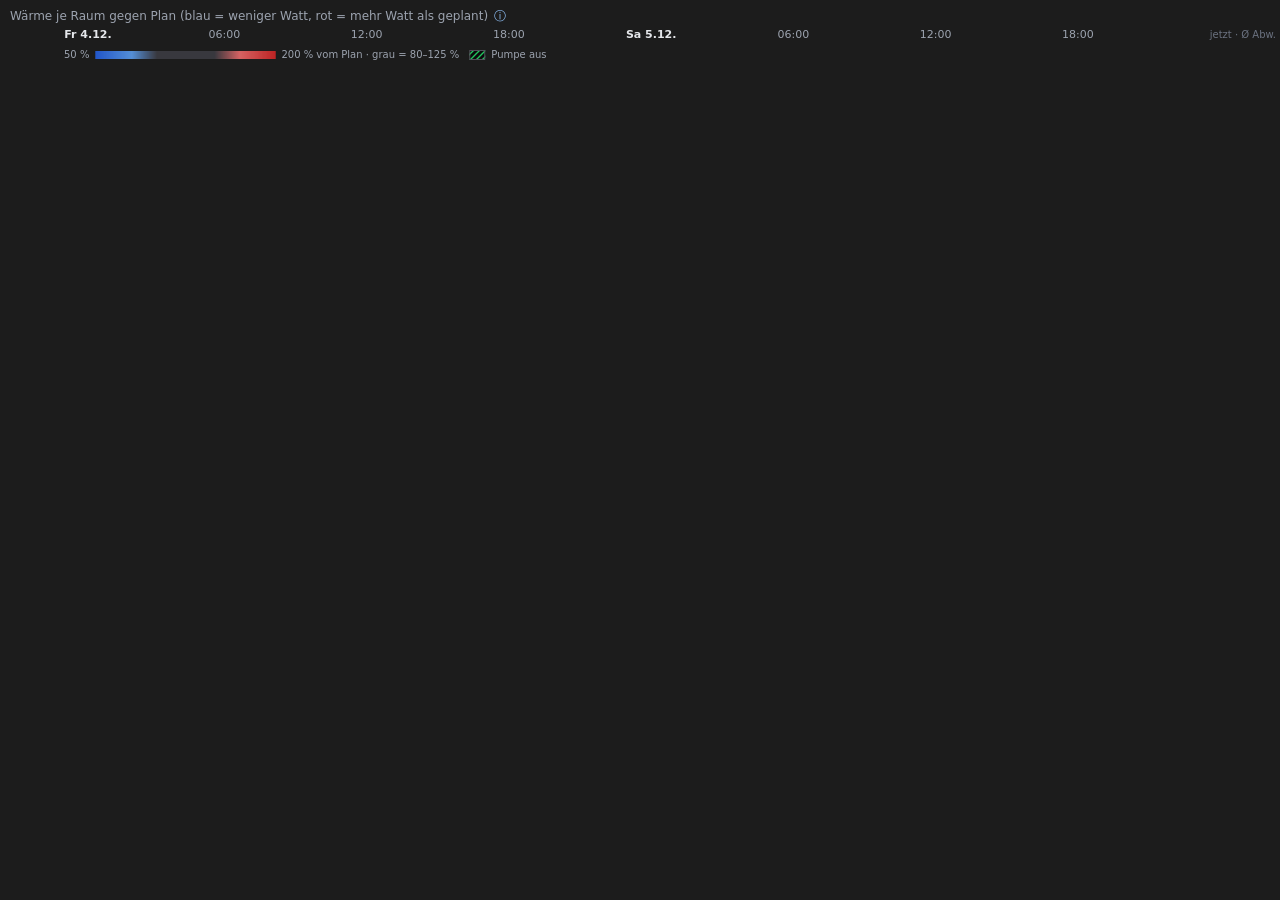
==== commit 0528219e: "Anzeige: fbh_waermebild.html" ====
--- a/fbh_waermebild.html
+++ b/fbh_waermebild.html
@@ -49,6 +49,7 @@
 <script>
 const $ = (id) => document.getElementById(id);
 const H48 = 48 * 36e5, TAGE = 14, VL = 'sensor.cmi_hk_vorlauf', RLG = 'sensor.hk_ruecklauf', PU = 'binary_sensor.cmi_hk_pumpe';
+const AB = 'binary_sensor.wp_taut_ab';   // 22.11.2026: Abtauen (Dashboard)
 // 03.11.2026 (Nutzer): WZ 1/2 + WG I/A/W hängen am Shelly 2PM (O1 WZ, O2 WiGa, Antriebe stromlos zu) → „Ventil zu“ exakt aus dem Schalter
 const VENTIL = { 'sensor.rl_wz_1': 'switch.wz_antriebe', 'sensor.rl_wz_2': 'switch.wz_antriebe', 'sensor.rl_wohnzimmer': 'switch.wiga_antriebe',
   'sensor.rl_wz_aussen': 'switch.wiga_antriebe', 'sensor.rl_wz_5': 'switch.wiga_antriebe' };
@@ -194,7 +195,7 @@
   const h = hass(); if (!h) { setTimeout(lade, 2000); return; }
   const K = kreise(h), jetzt = Date.now(), t0 = Math.floor((jetzt - TAGE * 864e5) / BIN) * BIN, n = Math.ceil((jetzt - t0) / BIN);
   for (const [e, v] of Object.entries(VENTIL_DG)) if (h.states[v]) VENTIL[e] = v;
-  const da = K.filter((k) => h.states[k.e]), sw = [...new Set(Object.values(VENTIL))].filter((e) => h.states[e]), ids = [...da.map((k) => k.e), VL, RLG, PU, QH, TA, ...sw];
+  const da = K.filter((k) => h.states[k.e]), sw = [...new Set(Object.values(VENTIL))].filter((e) => h.states[e]), ids = [...da.map((k) => k.e), VL, RLG, PU, QH, TA, AB, ...sw];
   const r = await ws({ type: 'history/history_during_period', start_time: new Date(t0).toISOString(), end_time: new Date(jetzt).toISOString(),
     entity_ids: ids, minimal_response: true, no_attributes: true, significant_changes_only: false });
   const pk = (id, bin) => (r[id] || []).map((x) => [(x.lu ?? x.last_updated) * 1000, bin ? (x.s === 'on' ? 1 : x.s === 'off' ? 0 : null) : parseFloat(x.s)])
@@ -211,7 +212,7 @@
   const ref = new Array(n).fill(null), rp = binne(pk(RLG), t0, n, BIN);
   for (let i = 0; i < n; i++) { if (rp[i] !== null) { ref[i] = rp[i]; continue; } let a = 0, m = 0; for (const e in reihen) { const v = reihen[e][i], zr = zu[VENTIL[e]]; if (v !== null && !(zr && zr[i] !== null && zr[i] < 0.5)) { a += v; m++; } } if (m >= 2) ref[i] = a / m; }
   daten = { t0, n, K, reihen, ref, vl: binne(pk(VL), t0, n, BIN), rl: binne(pk(RLG), t0, n, BIN), pu: binne(pk(PU, true), t0, n, BIN, true), zu, geladen: jetzt,
-    q: binne(pk(QH), t0, n, BIN), ta: binne(pk(TA), t0, n, BIN) };
+    q: binne(pk(QH), t0, n, BIN), ta: binne(pk(TA), t0, n, BIN), ab0: binne(pk(AB, true), t0, n, BIN, true) };
   daten.zuS = schaetzeZu(daten); berechneQ(daten);
   zeichne();
 }
@@ -312,7 +313,8 @@
     // Gruppen = je Thermostat (Gira); gesucht wird die Kombination geschlossener Gruppen, deren Röhrchen die Lücke am CORA erklären (±30 l/h) UND deren
     // offene Kreise gemischt den PMG-Rücklauf ergeben (zwei unabhängige Messungen). Nur wenn am CORA mehr als 25 l/h fehlen.
     { const D = sq * 60 * Q_KAL - q, rp = d.rl[i];
-      if (D > 25 && rp != null) { const gr = GIRA_GR.map((g) => of.filter((k) => g.includes(k.e))).filter((g) => g.length);
+      // 22.11.2026 abends (Nutzer „Bad DG gelb, obwohl offen“): Kreise mit Mini an der Gira-Phase (exakter Wert vorhanden) nie schätzen
+      if (D > 25 && rp != null) { const gr = GIRA_GR.map((g) => of.filter((k) => g.includes(k.e) && !(VENTIL[k.e] && d.zu?.[VENTIL[k.e]]?.[i] != null))).filter((g) => g.length);
         let best = null; for (let m = 1; m < (1 << gr.length); m++) { const zu = gr.filter((_, j) => m & (1 << j)).flat(), op = of.filter((k) => !zu.includes(k));
           const so = op.reduce((a, k) => a + k.ist, 0); if (!so) continue; if (Math.abs(so * 60 * Q_KAL - q) > 30) continue;
           const mix = op.reduce((a, k) => a + k.ist * d.reihen[k.e][i], 0) / so, fe = Math.abs(mix - rp), nz = zu.length;
@@ -329,7 +331,10 @@
 const pz = (q) => Math.round(q * 100) + '\u00a0%';   // 17.11.2026 (Nutzer): Faktor als % vom Plan statt ×
 // 22.11.2026 (Nutzer, Entwurf baddg): Abtauen – der Heizkreis gibt kurz Wärme zurück (VL < RL), fast alle Räume gleichzeitig ≤ 0 W → war tiefblau
 // wie „viel zu wenig Wärme“. Jetzt übernimmt der Abschnitt die Farbe davor, oben eine hellblaue Marke, Legende „Abtauen“. Wärme je Raum unverändert.
-function abtauBin(i) { const rw = daten?.rw; if (!rw || (daten.pu?.[i] ?? 0) < 0.5) return false; let n = 0, z = 0;
+// 22.11.2026 abends (Nutzer „blaue Striche“): im Dashboard echtes Abtau-Signal der WP (Anteil im Abschnitt > 15 % oder Abschnitt davor > 50 % = Nachlauf),
+// die Räume-Regel allein verpasste 7-min-Abtauungen in 10-min-Abschnitten. Website (ohne Signal) weiter über die Räume.
+function abtauBin(i) { const a0 = daten?.ab0; if (a0) { if ((a0[i] ?? 0) > 0.15 || (i > 0 && (a0[i - 1] ?? 0) > 0.5)) return (daten.pu?.[i] ?? 0) >= 0.5; }
+  const rw = daten?.rw; if (!rw || (daten.pu?.[i] ?? 0) < 0.5) return false; let n = 0, z = 0;
   for (const k in rw) { const w = rw[k].w[i]; if (w == null) continue; n++; if (w <= 0) z++; } return n >= 4 && z / n >= 0.7; }
 function abt(i) { if (!daten) return false; if (!daten._ab) daten._ab = new Array(daten.n).fill(null); if (daten._ab[i] === null || daten._ab[i] === undefined) daten._ab[i] = abtauBin(i); return daten._ab[i]; }
 const qLog = (e, i) => { if (abt(i)) { for (let j = i - 1; j >= Math.max(0, i - 6); j--) if (!abt(j)) return qLog(e, j); return null; }
